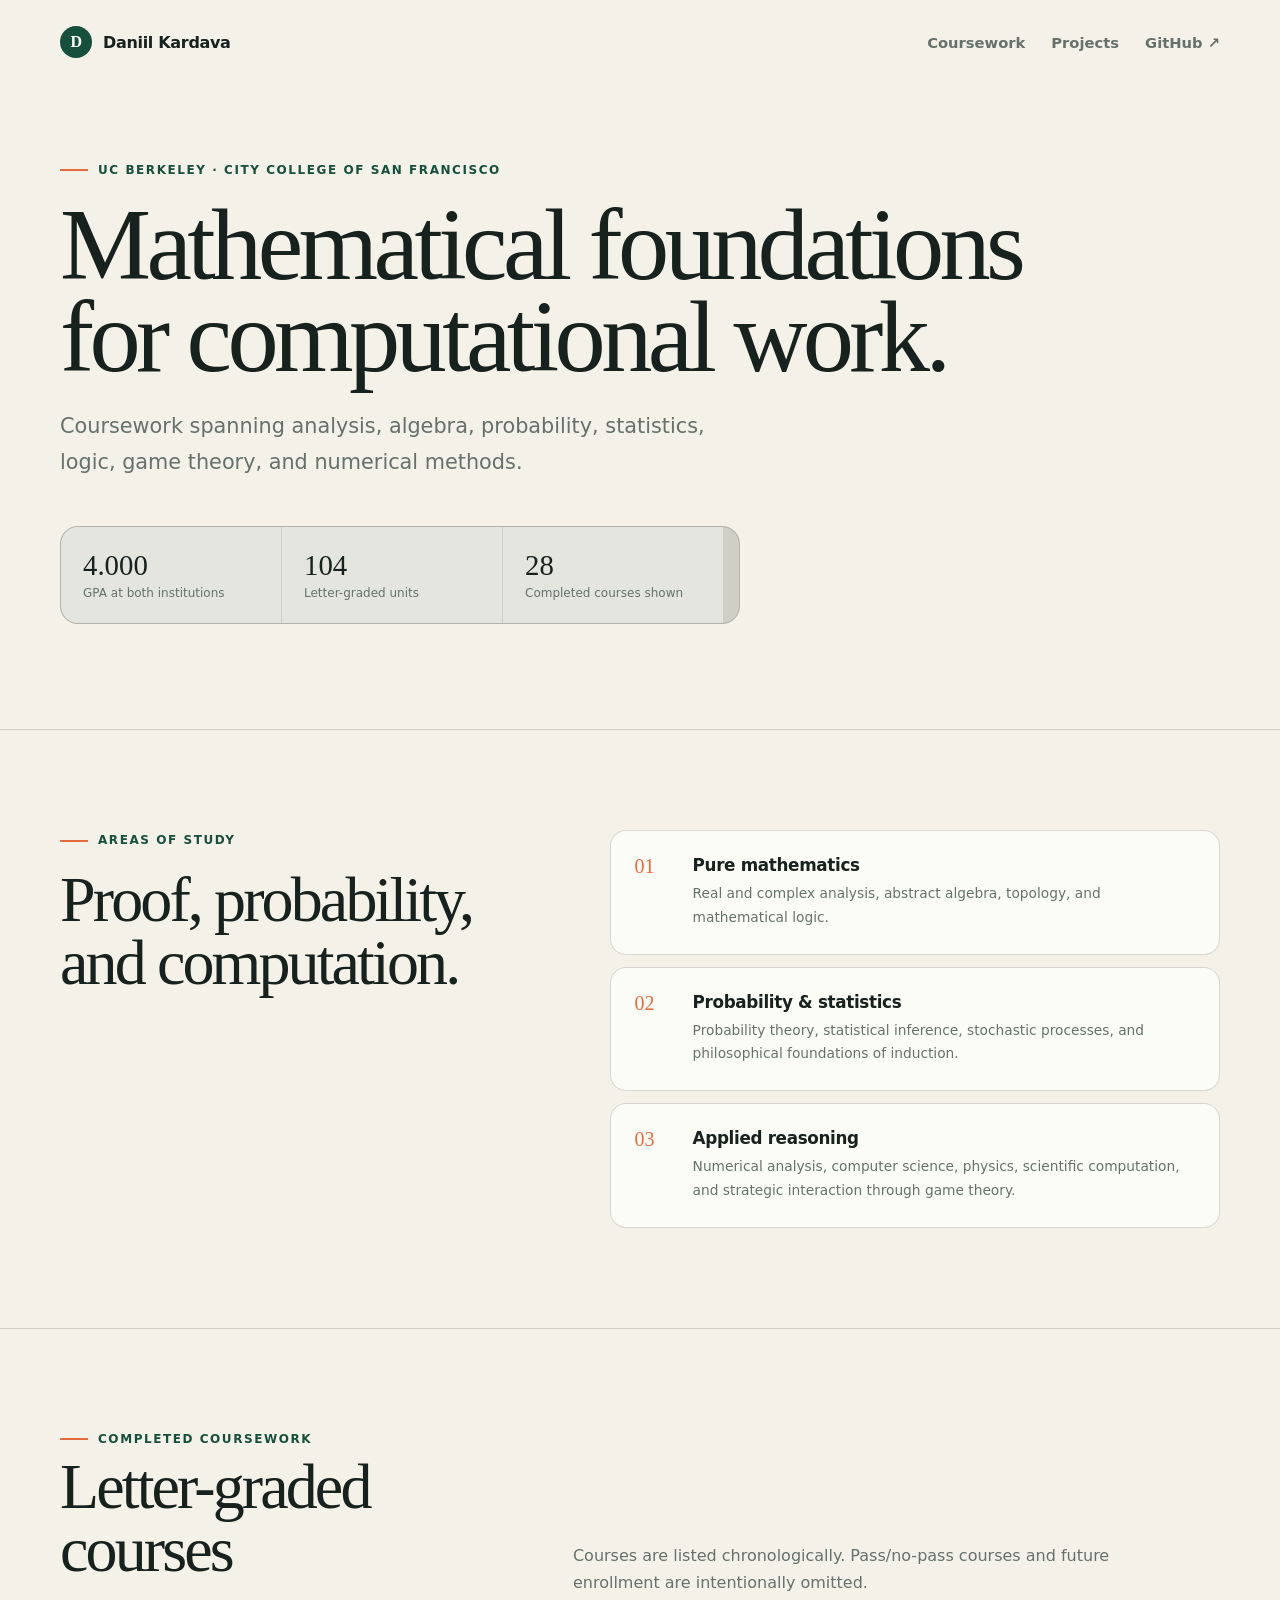
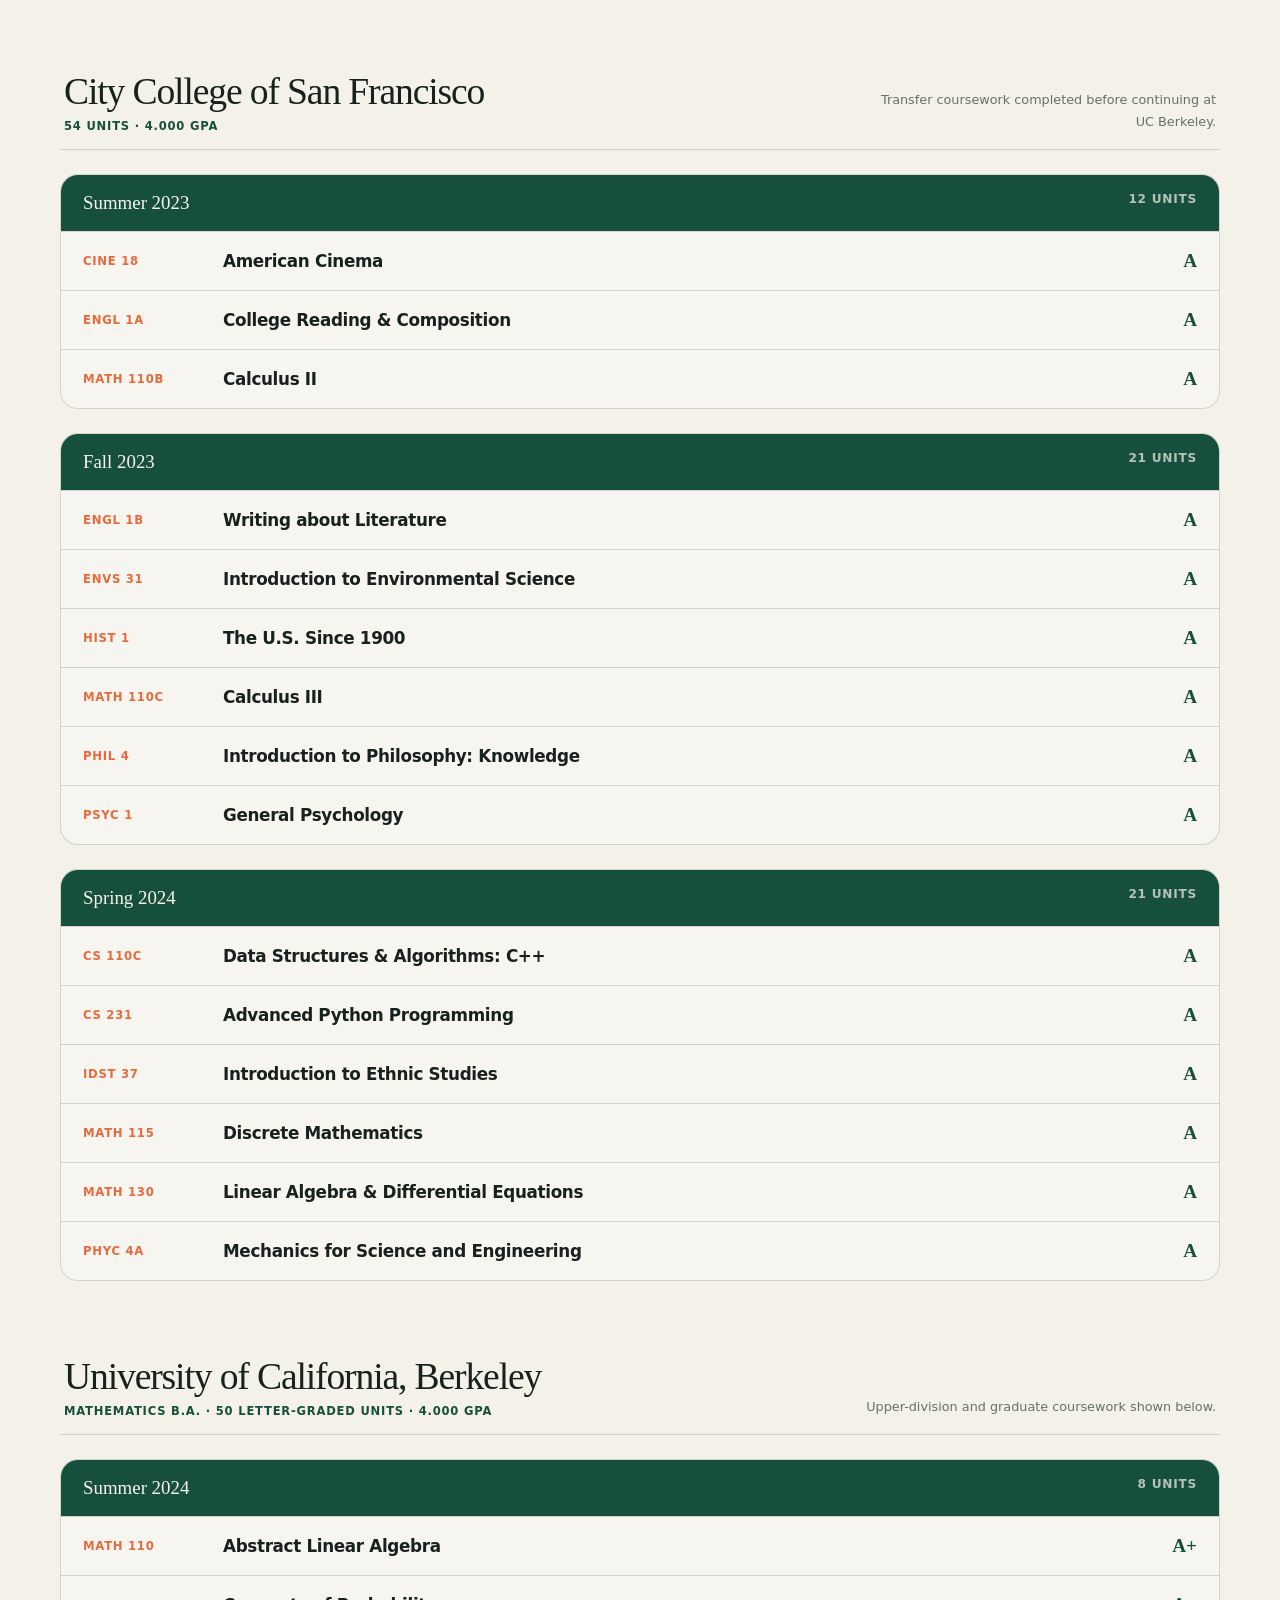
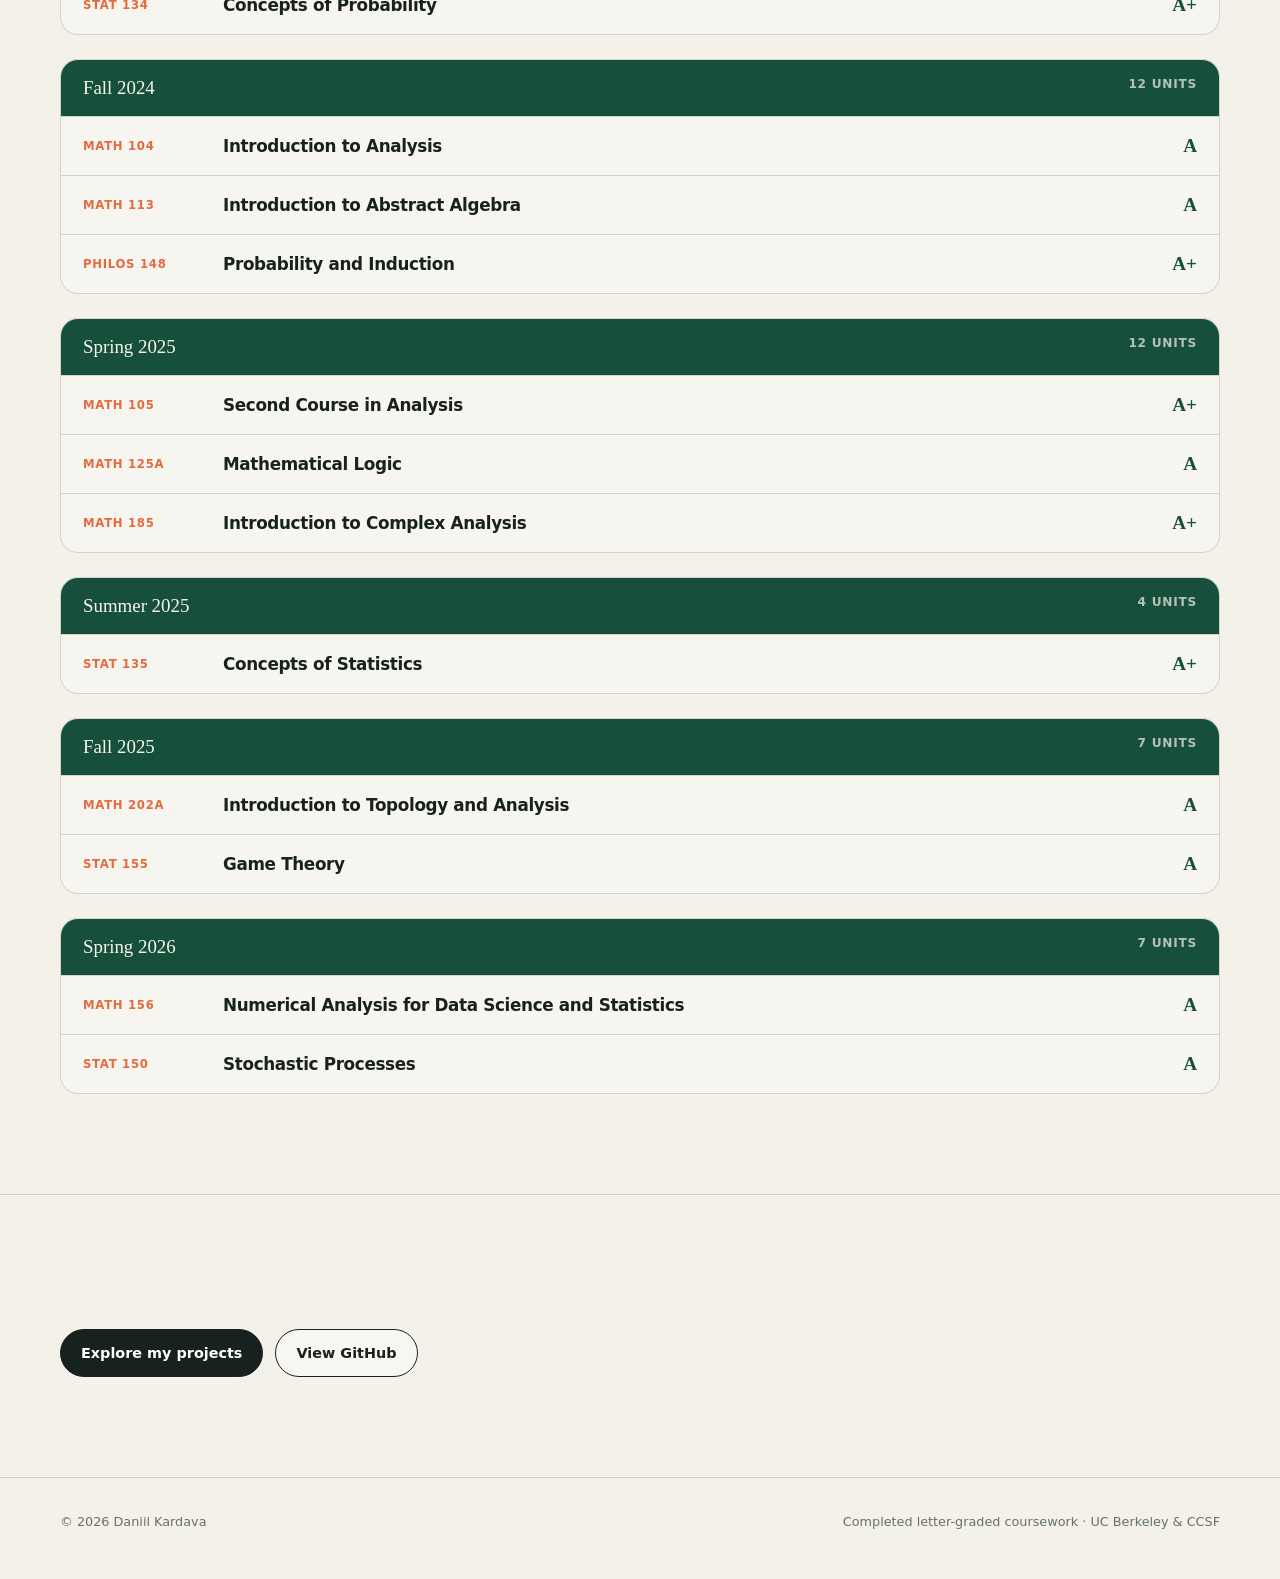
==== academics.html @ 8a8b3f76 "Add CCSF coursework to academics" ====
<!doctype html>
<html lang="en">
<head>
  <meta charset="utf-8">
  <meta name="viewport" content="width=device-width, initial-scale=1">
  <meta name="description" content="Completed letter-graded coursework at UC Berkeley and City College of San Francisco.">
  <title>Academics — Daniil Kardava</title>
  <link rel="stylesheet" href="assets/styles.css">
</head>
<body>
  <header class="site-header">
    <nav class="nav site-shell" aria-label="Primary navigation">
      <a class="brand" href="./"><span class="brand-mark">D</span><span>Daniil Kardava</span></a>
      <div class="nav-links">
        <a href="#coursework">Coursework</a>
        <a href="./#work">Projects</a>
        <a href="https://github.com/DaniilKardava">GitHub ↗</a>
      </div>
    </nav>
  </header>

  <main>
    <section class="academic-hero">
      <div class="site-shell">
        <p class="eyebrow">UC Berkeley · City College of San Francisco</p>
        <h1>Mathematical foundations for computational work.</h1>
        <p class="lede">Coursework spanning analysis, algebra, probability, statistics, logic, game theory, and numerical methods.</p>
        <div class="academic-stats" aria-label="Academic summary">
          <div><strong>4.000</strong><span>GPA at both institutions</span></div>
          <div><strong>104</strong><span>Letter-graded units</span></div>
          <div><strong>28</strong><span>Completed courses shown</span></div>
        </div>
      </div>
    </section>

    <section class="section">
      <div class="site-shell split">
        <div>
          <p class="eyebrow">Areas of study</p>
          <h2>Proof, probability, and computation.</h2>
        </div>
        <div class="academic-themes">
          <article><span>01</span><h3>Pure mathematics</h3><p>Real and complex analysis, abstract algebra, topology, and mathematical logic.</p></article>
          <article><span>02</span><h3>Probability & statistics</h3><p>Probability theory, statistical inference, stochastic processes, and philosophical foundations of induction.</p></article>
          <article><span>03</span><h3>Applied reasoning</h3><p>Numerical analysis, computer science, physics, scientific computation, and strategic interaction through game theory.</p></article>
        </div>
      </div>
    </section>

    <section class="section" id="coursework">
      <div class="site-shell">
        <div class="section-heading">
          <div><p class="eyebrow">Completed coursework</p><h2>Letter-graded courses</h2></div>
          <p>Courses are listed chronologically. Pass/no-pass courses and future enrollment are intentionally omitted.</p>
        </div>

        <div class="term-list">
          <div class="institution-heading">
            <div><span>City College of San Francisco</span><strong>54 units · 4.000 GPA</strong></div>
            <p>Transfer coursework completed before continuing at UC Berkeley.</p>
          </div>

          <section class="term">
            <header><span>Summer 2023</span><strong>12 units</strong></header>
            <div class="course-row"><span>CINE 18</span><h3>American Cinema</h3><strong>A</strong></div>
            <div class="course-row"><span>ENGL 1A</span><h3>College Reading &amp; Composition</h3><strong>A</strong></div>
            <div class="course-row"><span>MATH 110B</span><h3>Calculus II</h3><strong>A</strong></div>
          </section>

          <section class="term">
            <header><span>Fall 2023</span><strong>21 units</strong></header>
            <div class="course-row"><span>ENGL 1B</span><h3>Writing about Literature</h3><strong>A</strong></div>
            <div class="course-row"><span>ENVS 31</span><h3>Introduction to Environmental Science</h3><strong>A</strong></div>
            <div class="course-row"><span>HIST 1</span><h3>The U.S. Since 1900</h3><strong>A</strong></div>
            <div class="course-row"><span>MATH 110C</span><h3>Calculus III</h3><strong>A</strong></div>
            <div class="course-row"><span>PHIL 4</span><h3>Introduction to Philosophy: Knowledge</h3><strong>A</strong></div>
            <div class="course-row"><span>PSYC 1</span><h3>General Psychology</h3><strong>A</strong></div>
          </section>

          <section class="term">
            <header><span>Spring 2024</span><strong>21 units</strong></header>
            <div class="course-row"><span>CS 110C</span><h3>Data Structures &amp; Algorithms: C++</h3><strong>A</strong></div>
            <div class="course-row"><span>CS 231</span><h3>Advanced Python Programming</h3><strong>A</strong></div>
            <div class="course-row"><span>IDST 37</span><h3>Introduction to Ethnic Studies</h3><strong>A</strong></div>
            <div class="course-row"><span>MATH 115</span><h3>Discrete Mathematics</h3><strong>A</strong></div>
            <div class="course-row"><span>MATH 130</span><h3>Linear Algebra &amp; Differential Equations</h3><strong>A</strong></div>
            <div class="course-row"><span>PHYC 4A</span><h3>Mechanics for Science and Engineering</h3><strong>A</strong></div>
          </section>

          <div class="institution-heading berkeley-heading">
            <div><span>University of California, Berkeley</span><strong>Mathematics B.A. · 50 letter-graded units · 4.000 GPA</strong></div>
            <p>Upper-division and graduate coursework shown below.</p>
          </div>

          <section class="term">
            <header><span>Summer 2024</span><strong>8 units</strong></header>
            <div class="course-row"><span>MATH 110</span><h3>Abstract Linear Algebra</h3><strong>A+</strong></div>
            <div class="course-row"><span>STAT 134</span><h3>Concepts of Probability</h3><strong>A+</strong></div>
          </section>

          <section class="term">
            <header><span>Fall 2024</span><strong>12 units</strong></header>
            <div class="course-row"><span>MATH 104</span><h3>Introduction to Analysis</h3><strong>A</strong></div>
            <div class="course-row"><span>MATH 113</span><h3>Introduction to Abstract Algebra</h3><strong>A</strong></div>
            <div class="course-row"><span>PHILOS 148</span><h3>Probability and Induction</h3><strong>A+</strong></div>
          </section>

          <section class="term">
            <header><span>Spring 2025</span><strong>12 units</strong></header>
            <div class="course-row"><span>MATH 105</span><h3>Second Course in Analysis</h3><strong>A+</strong></div>
            <div class="course-row"><span>MATH 125A</span><h3>Mathematical Logic</h3><strong>A</strong></div>
            <div class="course-row"><span>MATH 185</span><h3>Introduction to Complex Analysis</h3><strong>A+</strong></div>
          </section>

          <section class="term">
            <header><span>Summer 2025</span><strong>4 units</strong></header>
            <div class="course-row"><span>STAT 135</span><h3>Concepts of Statistics</h3><strong>A+</strong></div>
          </section>

          <section class="term">
            <header><span>Fall 2025</span><strong>7 units</strong></header>
            <div class="course-row"><span>MATH 202A</span><h3>Introduction to Topology and Analysis</h3><strong>A</strong></div>
            <div class="course-row"><span>STAT 155</span><h3>Game Theory</h3><strong>A</strong></div>
          </section>

          <section class="term">
            <header><span>Spring 2026</span><strong>7 units</strong></header>
            <div class="course-row"><span>MATH 156</span><h3>Numerical Analysis for Data Science and Statistics</h3><strong>A</strong></div>
            <div class="course-row"><span>STAT 150</span><h3>Stochastic Processes</h3><strong>A</strong></div>
          </section>
        </div>
      </div>
    </section>

    <section class="section">
      <div class="site-shell">
        <div class="hero-actions">
          <a class="button primary" href="./#work">Explore my projects</a>
          <a class="button secondary" href="https://github.com/DaniilKardava">View GitHub</a>
        </div>
      </div>
    </section>
  </main>

  <footer class="footer">
    <div class="footer-inner site-shell">
      <span>© <span data-year></span> Daniil Kardava</span>
      <span>Completed letter-graded coursework · UC Berkeley &amp; CCSF</span>
    </div>
  </footer>
  <script src="assets/site.js"></script>
</body>
</html>
---- assets/styles.css ----
:root {
  --ink: #17211d;
  --muted: #66716b;
  --paper: #f4f1e8;
  --paper-deep: #e9e2d2;
  --card: rgba(255, 255, 252, 0.74);
  --line: rgba(23, 33, 29, 0.16);
  --green: #164f3c;
  --green-light: #dce9df;
  --orange: #e56b3f;
  --yellow: #efbd57;
  --shadow: 0 18px 50px rgba(42, 48, 43, 0.09);
  font-family: Inter, ui-sans-serif, system-ui, -apple-system, BlinkMacSystemFont, "Segoe UI", sans-serif;
  color: var(--ink);
  background: var(--paper);
  font-synthesis: none;
}

* { box-sizing: border-box; }
html { scroll-behavior: smooth; }
body { margin: 0; min-width: 320px; background: var(--paper); }
a { color: inherit; }
img, svg { display: block; max-width: 100%; }

.site-shell { width: min(1160px, calc(100% - 40px)); margin: 0 auto; }
.site-header { position: relative; z-index: 10; padding: 26px 0; }
.nav { display: flex; align-items: center; justify-content: space-between; gap: 24px; }
.brand { display: inline-flex; align-items: center; gap: 11px; text-decoration: none; font-weight: 760; letter-spacing: -0.02em; }
.brand-mark { width: 32px; height: 32px; display: grid; place-items: center; border-radius: 50%; color: #fff; background: var(--green); font-family: Georgia, serif; }
.nav-links { display: flex; align-items: center; gap: 26px; }
.nav-links a { color: var(--muted); font-size: .92rem; font-weight: 650; text-decoration: none; }
.nav-links a:hover, .nav-links a:focus-visible { color: var(--ink); }

.eyebrow { display: flex; align-items: center; gap: 10px; margin: 0 0 18px; color: var(--green); font-size: .75rem; font-weight: 800; letter-spacing: .13em; text-transform: uppercase; }
.eyebrow::before { content: ""; width: 28px; height: 2px; background: var(--orange); }
h1, h2, h3, p { margin-top: 0; }
h1, h2 { font-family: Georgia, "Times New Roman", serif; font-weight: 500; letter-spacing: -.045em; }
h1 { max-width: 900px; margin-bottom: 26px; font-size: clamp(3.6rem, 9vw, 7.6rem); line-height: .9; }
h2 { margin-bottom: 22px; font-size: clamp(2.4rem, 5vw, 4.2rem); line-height: .98; }
h3 { margin-bottom: 10px; font-size: 1.05rem; letter-spacing: -.02em; }
p { color: var(--muted); line-height: 1.72; }
.lede { max-width: 680px; font-size: clamp(1.08rem, 2vw, 1.3rem); }
.hero { position: relative; padding: 100px 0 130px; overflow: hidden; }
.hero::after { content: ""; position: absolute; top: 4%; right: -7%; width: min(38vw, 520px); aspect-ratio: 1; border: 1px solid var(--line); border-radius: 50%; box-shadow: inset 0 0 0 70px var(--paper), inset 0 0 0 71px var(--line), inset 0 0 0 145px var(--paper), inset 0 0 0 146px var(--line); pointer-events: none; }
.hero-actions { display: flex; flex-wrap: wrap; gap: 12px; margin-top: 34px; }
.button { display: inline-flex; align-items: center; justify-content: center; min-height: 48px; padding: 0 20px; border: 1px solid var(--ink); border-radius: 999px; font-size: .9rem; font-weight: 750; text-decoration: none; transition: transform .18s ease, background .18s ease; }
.button:hover { transform: translateY(-2px); }
.button.primary { color: #fff; background: var(--ink); }
.button.secondary { background: rgba(255,255,255,.35); }

.section { padding: 100px 0; border-top: 1px solid var(--line); }
.section-heading { display: grid; grid-template-columns: minmax(0, .7fr) minmax(320px, 1fr); gap: 60px; align-items: end; margin-bottom: 54px; }
.section-heading p { max-width: 580px; margin-bottom: 7px; }
.project-grid { display: grid; grid-template-columns: 1.65fr 1fr; gap: 20px; }
.project-card { position: relative; min-height: 420px; padding: 38px; overflow: hidden; border: 1px solid var(--line); border-radius: 26px; background: var(--card); box-shadow: var(--shadow); text-decoration: none; }
.project-card h3 { max-width: 520px; margin: 140px 0 12px; font-family: Georgia, serif; font-size: clamp(2rem, 4vw, 3.5rem); font-weight: 500; }
.project-card p { max-width: 540px; }
.project-card.placeholder { background: transparent; box-shadow: none; border-style: dashed; }
.project-card.placeholder h3 { margin-top: 190px; color: var(--muted); }
.project-number { color: var(--green); font-size: .75rem; font-weight: 800; letter-spacing: .12em; }
.mini-board { position: absolute; top: 36px; right: 38px; display: grid; grid-template-columns: repeat(6, 18px); gap: 4px; transform: rotate(4deg); }
.mini-board span { width: 18px; height: 18px; border-radius: 3px; background: var(--green-light); }
.mini-board span:nth-child(6n + 2), .mini-board span:nth-child(6n + 3), .mini-board span:nth-child(13), .mini-board span:nth-child(19) { background: var(--orange); }
.arrow { position: absolute; right: 36px; bottom: 34px; display: grid; width: 46px; height: 46px; place-items: center; border: 1px solid var(--line); border-radius: 50%; font-size: 1.25rem; }
.brownian-card { background: var(--green); color: #f8f5e9; }
.brownian-card .project-number, .brownian-card p { color: rgba(248,245,233,.68); }
.brownian-card h3 { margin-top: 140px; font-size: clamp(1.8rem, 3vw, 2.8rem); }
.brownian-card .arrow { border-color: rgba(248,245,233,.24); }
.signal-orbit { position: absolute; top: 36px; right: 38px; width: 122px; height: 122px; border: 1px solid rgba(248,245,233,.2); border-radius: 50%; }
.signal-orbit::before, .signal-orbit::after { content: ""; position: absolute; inset: 20px; border: 1px solid rgba(248,245,233,.22); border-radius: 50%; }
.signal-orbit::after { inset: 42px; background: var(--orange); border: 0; box-shadow: 0 0 34px rgba(229,107,63,.65); }
.signal-orbit span { position: absolute; width: 7px; height: 7px; border-radius: 50%; background: var(--yellow); }
.signal-orbit span:nth-child(1) { top: 8px; left: 55px; }
.signal-orbit span:nth-child(2) { right: 15px; bottom: 24px; }
.signal-orbit span:nth-child(3) { left: 23px; bottom: 14px; }
.rl-card { grid-column: 1 / -1; min-height: 360px; background: #efe6d3; }
.rl-card h3 { max-width: 690px; margin-top: 112px; }
.tile-stack { position: absolute; top: 34px; right: 38px; display: grid; grid-template-columns: repeat(2, 52px); gap: 6px; transform: rotate(3deg); }
.tile-stack span { display: grid; width: 52px; height: 52px; place-items: center; border-radius: 8px; color: #fff; background: var(--orange); font-family: Georgia, serif; font-size: 1.05rem; font-weight: 700; }
.tile-stack span:nth-child(2) { background: #cf8d51; }
.tile-stack span:nth-child(3) { background: var(--yellow); color: var(--ink); }
.tile-stack span:nth-child(4) { background: var(--green); }

.project-hero { padding: 76px 0 90px; }
.project-hero h1 { max-width: 1040px; font-size: clamp(3.5rem, 8vw, 7rem); }
.academic-hero { padding: 76px 0 105px; }
.academic-hero h1 { max-width: 1050px; font-size: clamp(3.5rem, 8vw, 7rem); }
.academic-stats { display: grid; grid-template-columns: repeat(3, minmax(150px, 220px)); gap: 1px; max-width: 680px; margin-top: 46px; overflow: hidden; border: 1px solid var(--line); border-radius: 18px; background: var(--line); }
.academic-stats div { padding: 22px; background: rgba(255,255,255,.45); }
.academic-stats strong { display: block; font-family: Georgia, serif; font-size: 1.8rem; font-weight: 500; }
.academic-stats span { color: var(--muted); font-size: .75rem; }
.academic-themes { display: grid; gap: 12px; }
.academic-themes article { display: grid; grid-template-columns: 42px 1fr; column-gap: 16px; padding: 24px; border: 1px solid var(--line); border-radius: 16px; background: var(--card); }
.academic-themes article > span { grid-row: 1 / 3; color: var(--orange); font-family: Georgia, serif; font-size: 1.25rem; }
.academic-themes h3 { margin: 0 0 7px; }
.academic-themes p { margin: 0; font-size: .86rem; }
.term-list { display: grid; gap: 24px; }
.institution-heading { display: flex; justify-content: space-between; gap: 32px; align-items: end; margin-top: 12px; padding: 0 4px 16px; border-bottom: 1px solid var(--line); }
.institution-heading.berkeley-heading { margin-top: 50px; }
.institution-heading div { display: grid; gap: 6px; }
.institution-heading span { font-family: Georgia, serif; font-size: clamp(1.55rem, 3vw, 2.35rem); letter-spacing: -.03em; }
.institution-heading strong { color: var(--green); font-size: .72rem; letter-spacing: .07em; text-transform: uppercase; }
.institution-heading p { max-width: 350px; margin: 0; font-size: .8rem; text-align: right; }
.term { overflow: hidden; border: 1px solid var(--line); border-radius: 18px; background: rgba(255,255,255,.3); }
.term > header { display: flex; justify-content: space-between; gap: 20px; padding: 17px 22px; color: #f8f5e9; background: var(--green); }
.term > header span { font-family: Georgia, serif; font-size: 1.18rem; }
.term > header strong { color: rgba(248,245,233,.7); font-size: .76rem; letter-spacing: .06em; text-transform: uppercase; }
.course-row { display: grid; grid-template-columns: 120px 1fr 48px; gap: 20px; align-items: center; padding: 18px 22px; border-top: 1px solid var(--line); }
.course-row > span { color: var(--orange); font-size: .73rem; font-weight: 800; letter-spacing: .06em; }
.course-row h3 { margin: 0; font-weight: 650; }
.course-row > strong { justify-self: end; color: var(--green); font-family: Georgia, serif; font-size: 1.2rem; }
.project-meta { display: flex; flex-wrap: wrap; gap: 10px; margin: 34px 0 0; padding: 0; list-style: none; }
.project-meta li { padding: 8px 13px; border: 1px solid var(--line); border-radius: 999px; color: var(--muted); font-size: .78rem; font-weight: 700; }
.status-note { display: grid; grid-template-columns: auto 1fr; gap: 15px; max-width: 760px; margin-top: 38px; padding: 18px 20px; border-left: 3px solid var(--yellow); background: rgba(239,189,87,.12); }
.status-note strong { color: var(--ink); }
.status-dot { width: 10px; height: 10px; margin-top: 7px; border-radius: 50%; background: var(--yellow); box-shadow: 0 0 0 5px rgba(239,189,87,.18); }
.status-note p { margin: 0; font-size: .91rem; }

.metric-grid { display: grid; grid-template-columns: repeat(4, 1fr); border: 1px solid var(--line); border-radius: 22px; overflow: hidden; background: var(--card); }
.metric { padding: 28px; border-right: 1px solid var(--line); }
.metric:last-child { border-right: 0; }
.metric strong { display: block; margin-bottom: 5px; font-family: Georgia, serif; font-size: 2rem; font-weight: 500; }
.metric span { color: var(--muted); font-size: .78rem; line-height: 1.45; }
.split { display: grid; grid-template-columns: .88fr 1.12fr; gap: 70px; align-items: start; }
.body-copy p { max-width: 610px; }
.body-copy p + p { margin-top: 20px; }
.paper-links { display: grid; gap: 10px; margin-top: 30px; }
.paper-links a { display: grid; gap: 4px; padding: 16px 18px; border: 1px solid var(--line); border-radius: 14px; background: rgba(255,255,255,.3); text-decoration: none; transition: transform .18s ease, background .18s ease; }
.paper-links a:hover { transform: translateY(-2px); background: rgba(255,255,255,.55); }
.paper-links span { color: var(--orange); font-size: .68rem; font-weight: 800; letter-spacing: .09em; text-transform: uppercase; }
.paper-links strong { font-family: Georgia, serif; font-size: 1rem; font-weight: 500; }
.formula span { color: var(--muted); font-family: Inter, sans-serif; font-size: .7em; font-weight: 650; letter-spacing: .02em; }
.project-tracks { background: rgba(255,255,255,.18); }
.track-grid { display: grid; grid-template-columns: 1fr 1fr; gap: 16px; }
.track-card { min-height: 290px; padding: 34px; border: 1px solid var(--line); border-radius: 22px; background: var(--card); text-decoration: none; box-shadow: var(--shadow); transition: transform .18s ease; }
.track-card:hover { transform: translateY(-3px); }
.track-card.active { color: #f8f5e9; background: var(--green); }
.track-card > span { color: var(--orange); font-size: .72rem; font-weight: 800; letter-spacing: .1em; text-transform: uppercase; }
.track-card h3 { margin: 92px 0 12px; font-family: Georgia, serif; font-size: clamp(1.8rem, 3vw, 2.8rem); font-weight: 500; }
.track-card p { max-width: 470px; margin: 0; }
.track-card.active p { color: rgba(248,245,233,.7); }
.theory-placeholder { display: grid; grid-template-columns: .88fr 1.12fr; gap: 70px; padding: 52px; border: 1px dashed var(--line); border-radius: 24px; background: rgba(255,255,255,.2); }
.theory-placeholder p { max-width: 600px; }
.coming-soon { display: inline-block; margin-top: 16px; padding: 9px 13px; border-radius: 999px; color: var(--green); background: var(--green-light); font-size: .74rem; font-weight: 750; }
.formula { margin: 25px 0; padding: 22px 24px; border: 1px solid var(--line); border-radius: 14px; color: var(--green); background: rgba(255,255,255,.35); font-family: Georgia, serif; font-size: clamp(1.15rem, 2.4vw, 1.6rem); text-align: center; overflow-x: auto; }
.architecture { display: grid; gap: 10px; }
.arch-row { display: grid; grid-template-columns: 86px 1fr; gap: 18px; align-items: start; padding: 19px 0; border-bottom: 1px solid var(--line); }
.arch-row span { color: var(--orange); font-size: .72rem; font-weight: 800; letter-spacing: .09em; text-transform: uppercase; }
.arch-row p { margin: 0; font-size: .93rem; }

.chart-card { padding: 30px; border: 1px solid var(--line); border-radius: 22px; background: #fbfaf5; box-shadow: var(--shadow); }
.chart-header { display: flex; justify-content: space-between; gap: 20px; margin-bottom: 24px; }
.chart-header p { margin: 0; font-size: .8rem; }
.chart-legends { display: flex; gap: 16px; }
.chart-legend { display: flex; align-items: center; gap: 7px; white-space: nowrap; }
.chart-legend::before { content: ""; width: 18px; height: 3px; background: var(--orange); }
.chart-legend.sampled::before { width: 9px; height: 9px; border-radius: 50%; background: var(--green); }
.chart { width: 100%; height: auto; }
.chart text { fill: var(--muted); font-family: Inter, sans-serif; font-size: 11px; }
.chart .grid { stroke: rgba(23,33,29,.11); stroke-width: 1; }
.chart .curve { fill: none; stroke: var(--orange); stroke-linecap: round; stroke-linejoin: round; stroke-width: 4; }
.chart .area { fill: url(#area-fill); }
.caption { margin: 17px 0 0; font-size: .78rem; }
.animation-frame { margin: 0 0 26px; padding: 14px; border: 1px solid var(--line); border-radius: 22px; background: #fbfaf5; box-shadow: var(--shadow); }
.animation-frame img, .animation-frame video { width: 100%; border-radius: 12px; background: #111; }
.animation-frame figcaption { padding: 15px 8px 5px; color: var(--muted); font-size: .8rem; line-height: 1.6; }
.animation-frame figcaption strong { color: var(--ink); }
.rl-results { display: grid; grid-template-columns: 1.35fr .65fr; gap: 20px; align-items: start; }
.rl-results .animation-frame { margin: 0; }
.rl-board img { aspect-ratio: 1; object-fit: cover; }
.precision-card { padding: 34px; border: 1px solid var(--line); border-radius: 22px; background: #fbfaf5; box-shadow: var(--shadow); }
.precision-head { display: flex; justify-content: space-between; gap: 20px; }
.precision-head p { margin: 0; font-size: .82rem; }
.precision-head > span { color: var(--muted); font-size: .75rem; font-weight: 750; text-transform: uppercase; letter-spacing: .08em; }
.precision-axis { margin: 58px 0 42px; }
.precision-track { position: relative; height: 8px; border-radius: 999px; background: var(--paper-deep); }
.precision-track::before { content: "double precision neighborhood"; position: absolute; right: 6%; bottom: 18px; color: var(--muted); font-size: .68rem; }
.precision-fill { position: absolute; inset: 0; border-radius: inherit; background: linear-gradient(90deg, var(--green), var(--yellow), var(--orange)); }
.precision-fill::before, .precision-fill::after { content: ""; position: absolute; top: 50%; width: 14px; height: 14px; border: 3px solid #fbfaf5; border-radius: 50%; background: var(--green); transform: translateY(-50%); }
.precision-fill::before { left: 0; }
.precision-fill::after { right: 0; background: var(--orange); }
.precision-labels { display: flex; justify-content: space-between; margin-top: 14px; font-family: Georgia, serif; font-size: 1.1rem; }
.evidence-grid { display: grid; grid-template-columns: repeat(3, 1fr); border-top: 1px solid var(--line); border-bottom: 1px solid var(--line); }
.evidence-grid article { padding: 26px; border-right: 1px solid var(--line); }
.evidence-grid article:last-child { border-right: 0; }
.evidence-grid strong { display: block; margin-bottom: 8px; color: var(--green); font-family: Georgia, serif; font-size: 1.55rem; font-weight: 500; }
.evidence-grid span { color: var(--muted); font-size: .78rem; line-height: 1.5; }

.roadmap { counter-reset: roadmap; display: grid; grid-template-columns: repeat(3, 1fr); gap: 14px; }
.roadmap article { counter-increment: roadmap; min-height: 250px; padding: 28px; border: 1px solid var(--line); border-radius: 18px; background: var(--card); }
.roadmap article::before { content: "0" counter(roadmap); display: block; margin-bottom: 72px; color: var(--orange); font-family: Georgia, serif; font-size: 1.5rem; }
.roadmap p { margin: 0; font-size: .88rem; }
.footer { padding: 36px 0 50px; border-top: 1px solid var(--line); }
.footer-inner { display: flex; justify-content: space-between; gap: 20px; color: var(--muted); font-size: .8rem; }

@media (max-width: 800px) {
  .site-shell { width: min(100% - 26px, 1160px); }
  .nav-links a:not(:last-child) { display: none; }
  .hero { padding: 70px 0 95px; }
  .hero::after { opacity: .45; right: -25%; }
  .section { padding: 74px 0; }
  .section-heading, .split { grid-template-columns: 1fr; gap: 24px; }
  .project-grid, .roadmap, .track-grid, .theory-placeholder, .rl-results { grid-template-columns: 1fr; }
  .rl-card { grid-column: auto; }
  .theory-placeholder { gap: 18px; padding: 28px; }
  .project-card { min-height: 360px; padding: 28px; }
  .project-card.placeholder { min-height: 250px; }
  .project-card.placeholder h3 { margin-top: 100px; }
  .chart-header { display: block; }
  .chart-legends { margin-top: 14px; }
  .metric-grid { grid-template-columns: 1fr 1fr; }
  .academic-stats { grid-template-columns: 1fr; max-width: none; }
  .course-row { grid-template-columns: 90px 1fr 38px; gap: 10px; padding: 16px; }
  .course-row h3 { font-size: .95rem; }
  .institution-heading { display: block; }
  .institution-heading p { margin-top: 10px; text-align: left; }
  .metric:nth-child(2) { border-right: 0; }
  .metric:nth-child(-n+2) { border-bottom: 1px solid var(--line); }
  .roadmap article { min-height: 210px; }
  .roadmap article::before { margin-bottom: 42px; }
  .precision-head { display: block; }
  .precision-head > span { display: block; margin-top: 12px; }
  .evidence-grid { grid-template-columns: 1fr; }
  .evidence-grid article { border-right: 0; border-bottom: 1px solid var(--line); }
  .evidence-grid article:last-child { border-bottom: 0; }
}

@media (prefers-reduced-motion: reduce) {
  html { scroll-behavior: auto; }
  .button { transition: none; }
}
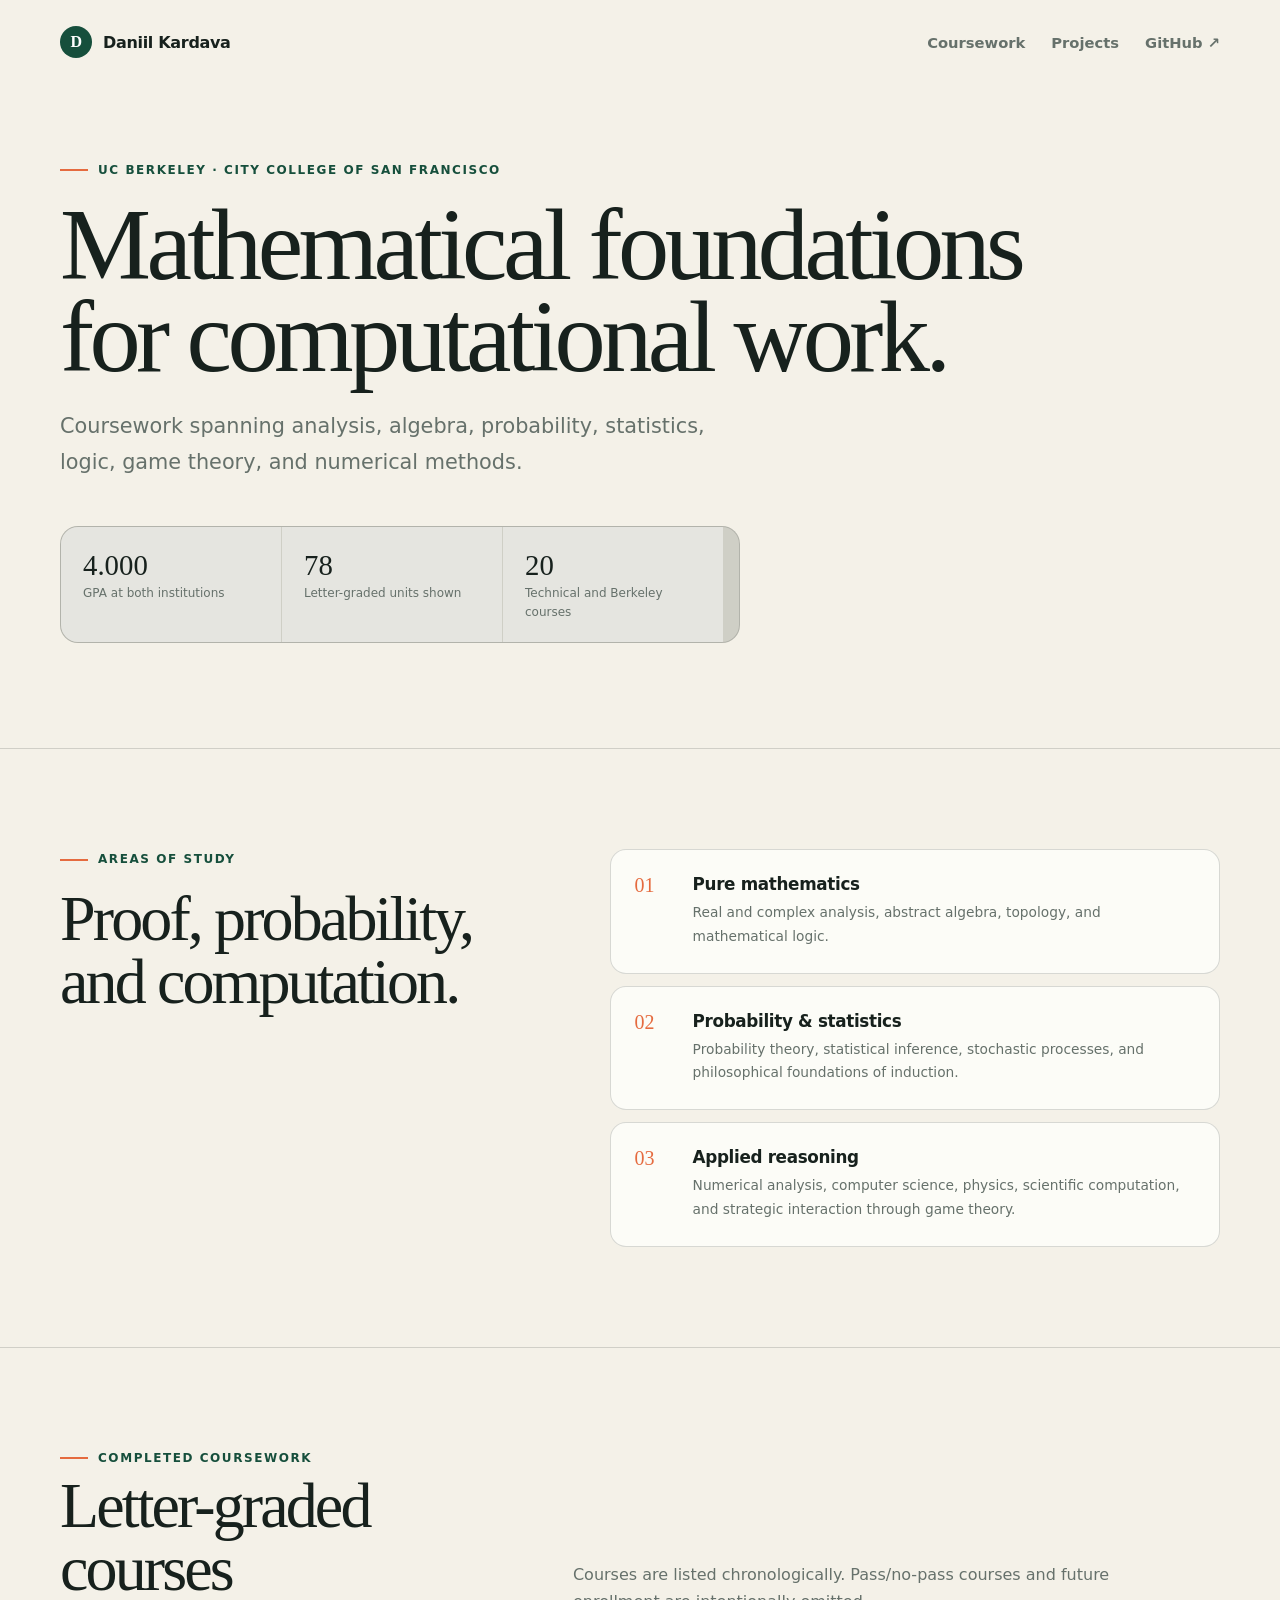
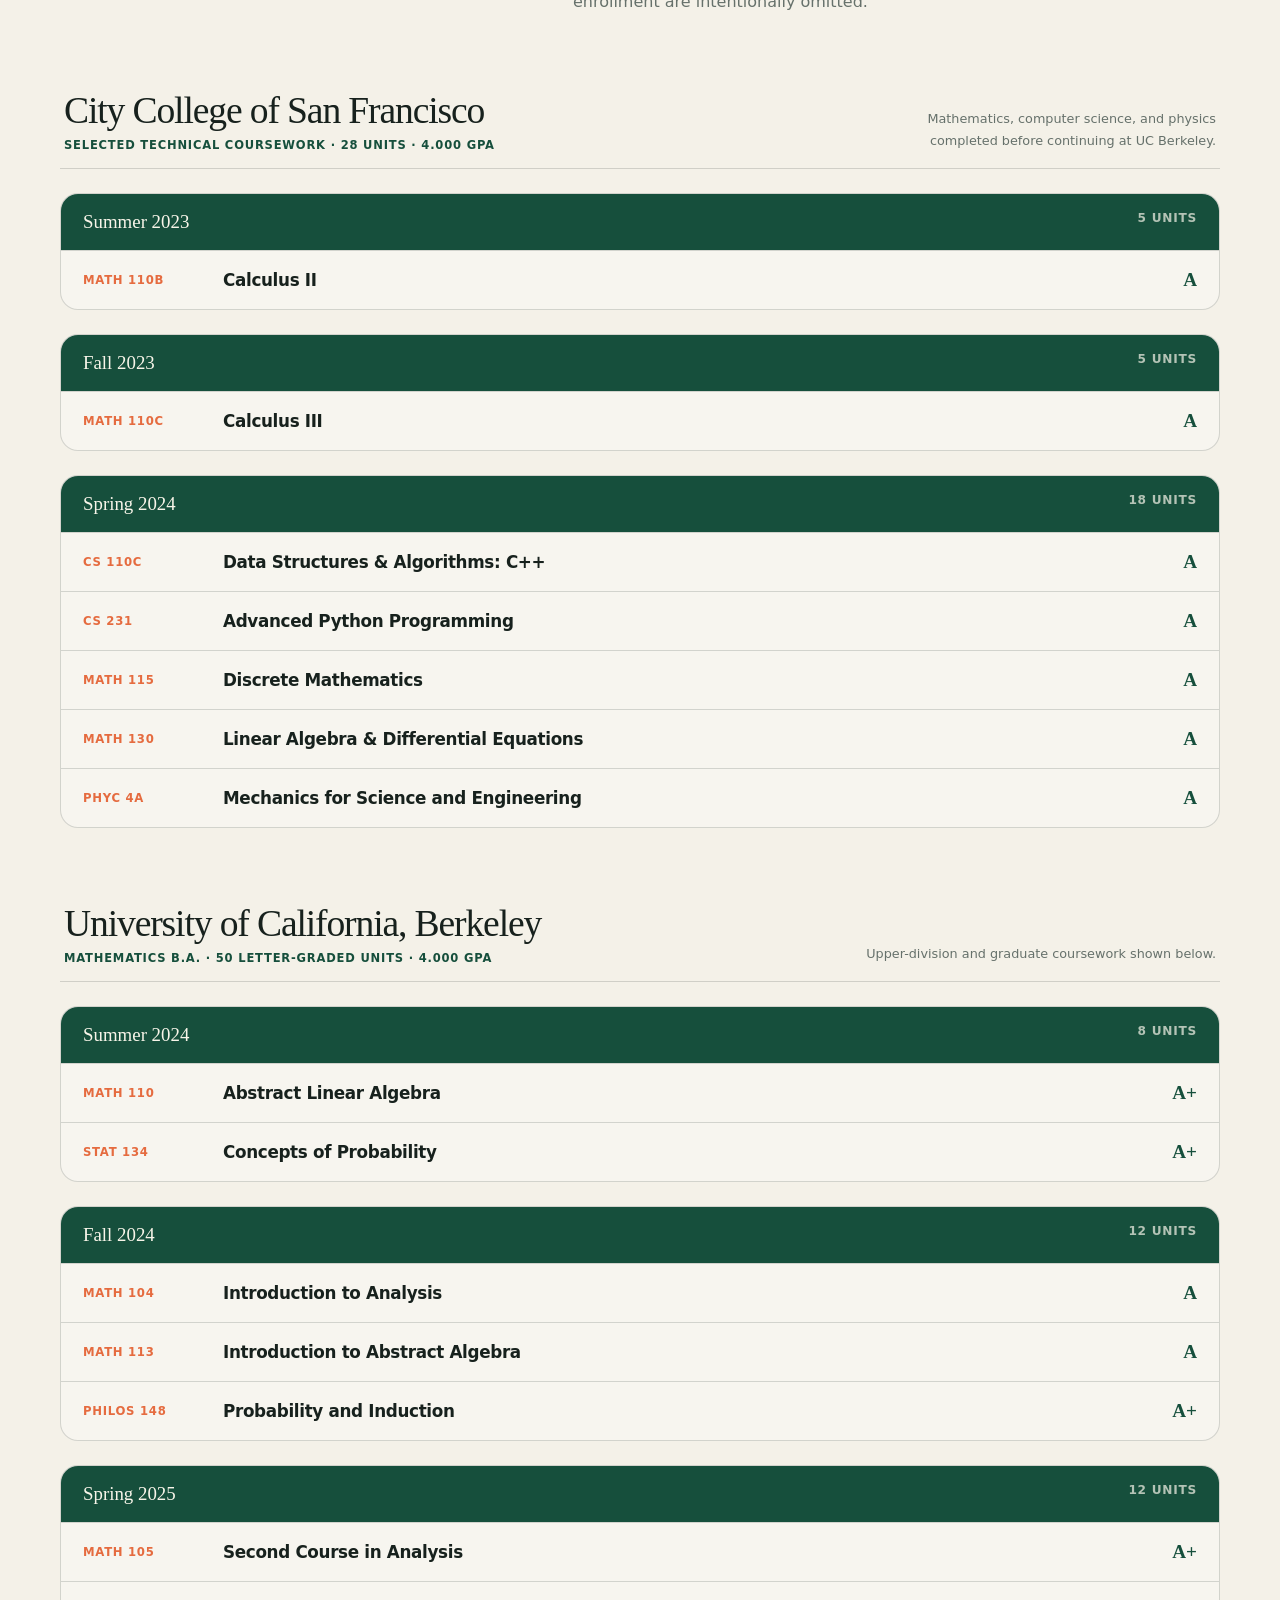
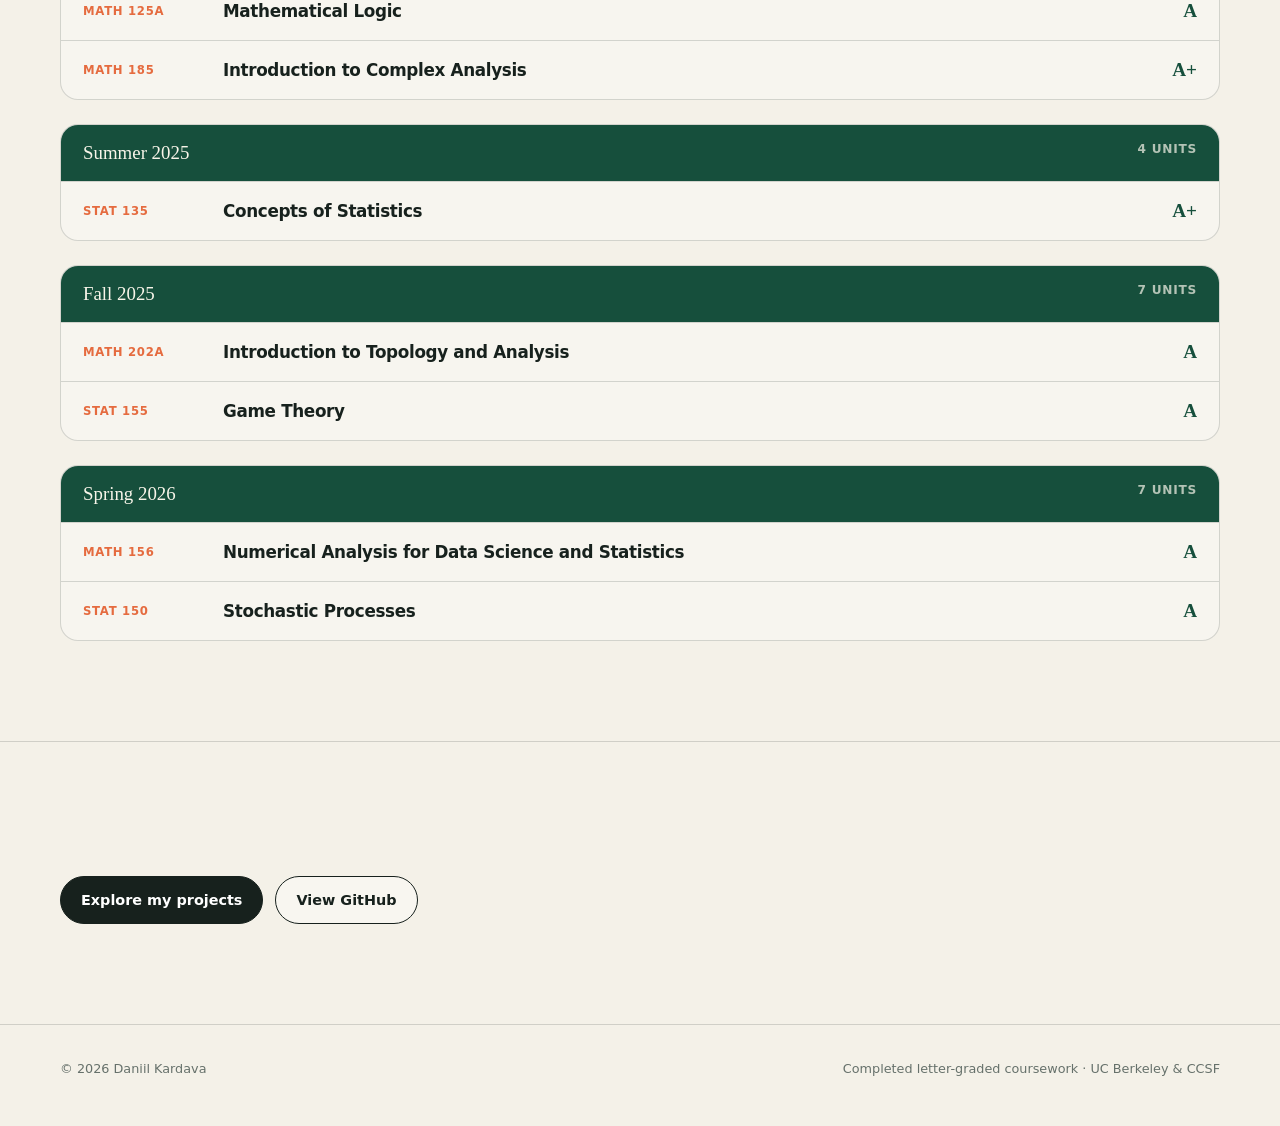
==== commit 6d714940: "Limit CCSF coursework to technical courses" ====
--- a/academics.html
+++ b/academics.html
@@ -27,8 +27,8 @@
         <p class="lede">Coursework spanning analysis, algebra, probability, statistics, logic, game theory, and numerical methods.</p>
         <div class="academic-stats" aria-label="Academic summary">
           <div><strong>4.000</strong><span>GPA at both institutions</span></div>
-          <div><strong>104</strong><span>Letter-graded units</span></div>
-          <div><strong>28</strong><span>Completed courses shown</span></div>
+          <div><strong>78</strong><span>Letter-graded units shown</span></div>
+          <div><strong>20</strong><span>Technical and Berkeley courses</span></div>
         </div>
       </div>
     </section>
@@ -56,32 +56,24 @@
 
         <div class="term-list">
           <div class="institution-heading">
-            <div><span>City College of San Francisco</span><strong>54 units · 4.000 GPA</strong></div>
-            <p>Transfer coursework completed before continuing at UC Berkeley.</p>
+            <div><span>City College of San Francisco</span><strong>Selected technical coursework · 28 units · 4.000 GPA</strong></div>
+            <p>Mathematics, computer science, and physics completed before continuing at UC Berkeley.</p>
           </div>
 
           <section class="term">
-            <header><span>Summer 2023</span><strong>12 units</strong></header>
-            <div class="course-row"><span>CINE 18</span><h3>American Cinema</h3><strong>A</strong></div>
-            <div class="course-row"><span>ENGL 1A</span><h3>College Reading &amp; Composition</h3><strong>A</strong></div>
+            <header><span>Summer 2023</span><strong>5 units</strong></header>
             <div class="course-row"><span>MATH 110B</span><h3>Calculus II</h3><strong>A</strong></div>
           </section>
 
           <section class="term">
-            <header><span>Fall 2023</span><strong>21 units</strong></header>
-            <div class="course-row"><span>ENGL 1B</span><h3>Writing about Literature</h3><strong>A</strong></div>
-            <div class="course-row"><span>ENVS 31</span><h3>Introduction to Environmental Science</h3><strong>A</strong></div>
-            <div class="course-row"><span>HIST 1</span><h3>The U.S. Since 1900</h3><strong>A</strong></div>
+            <header><span>Fall 2023</span><strong>5 units</strong></header>
             <div class="course-row"><span>MATH 110C</span><h3>Calculus III</h3><strong>A</strong></div>
-            <div class="course-row"><span>PHIL 4</span><h3>Introduction to Philosophy: Knowledge</h3><strong>A</strong></div>
-            <div class="course-row"><span>PSYC 1</span><h3>General Psychology</h3><strong>A</strong></div>
           </section>
 
           <section class="term">
-            <header><span>Spring 2024</span><strong>21 units</strong></header>
+            <header><span>Spring 2024</span><strong>18 units</strong></header>
             <div class="course-row"><span>CS 110C</span><h3>Data Structures &amp; Algorithms: C++</h3><strong>A</strong></div>
             <div class="course-row"><span>CS 231</span><h3>Advanced Python Programming</h3><strong>A</strong></div>
-            <div class="course-row"><span>IDST 37</span><h3>Introduction to Ethnic Studies</h3><strong>A</strong></div>
             <div class="course-row"><span>MATH 115</span><h3>Discrete Mathematics</h3><strong>A</strong></div>
             <div class="course-row"><span>MATH 130</span><h3>Linear Algebra &amp; Differential Equations</h3><strong>A</strong></div>
             <div class="course-row"><span>PHYC 4A</span><h3>Mechanics for Science and Engineering</h3><strong>A</strong></div>
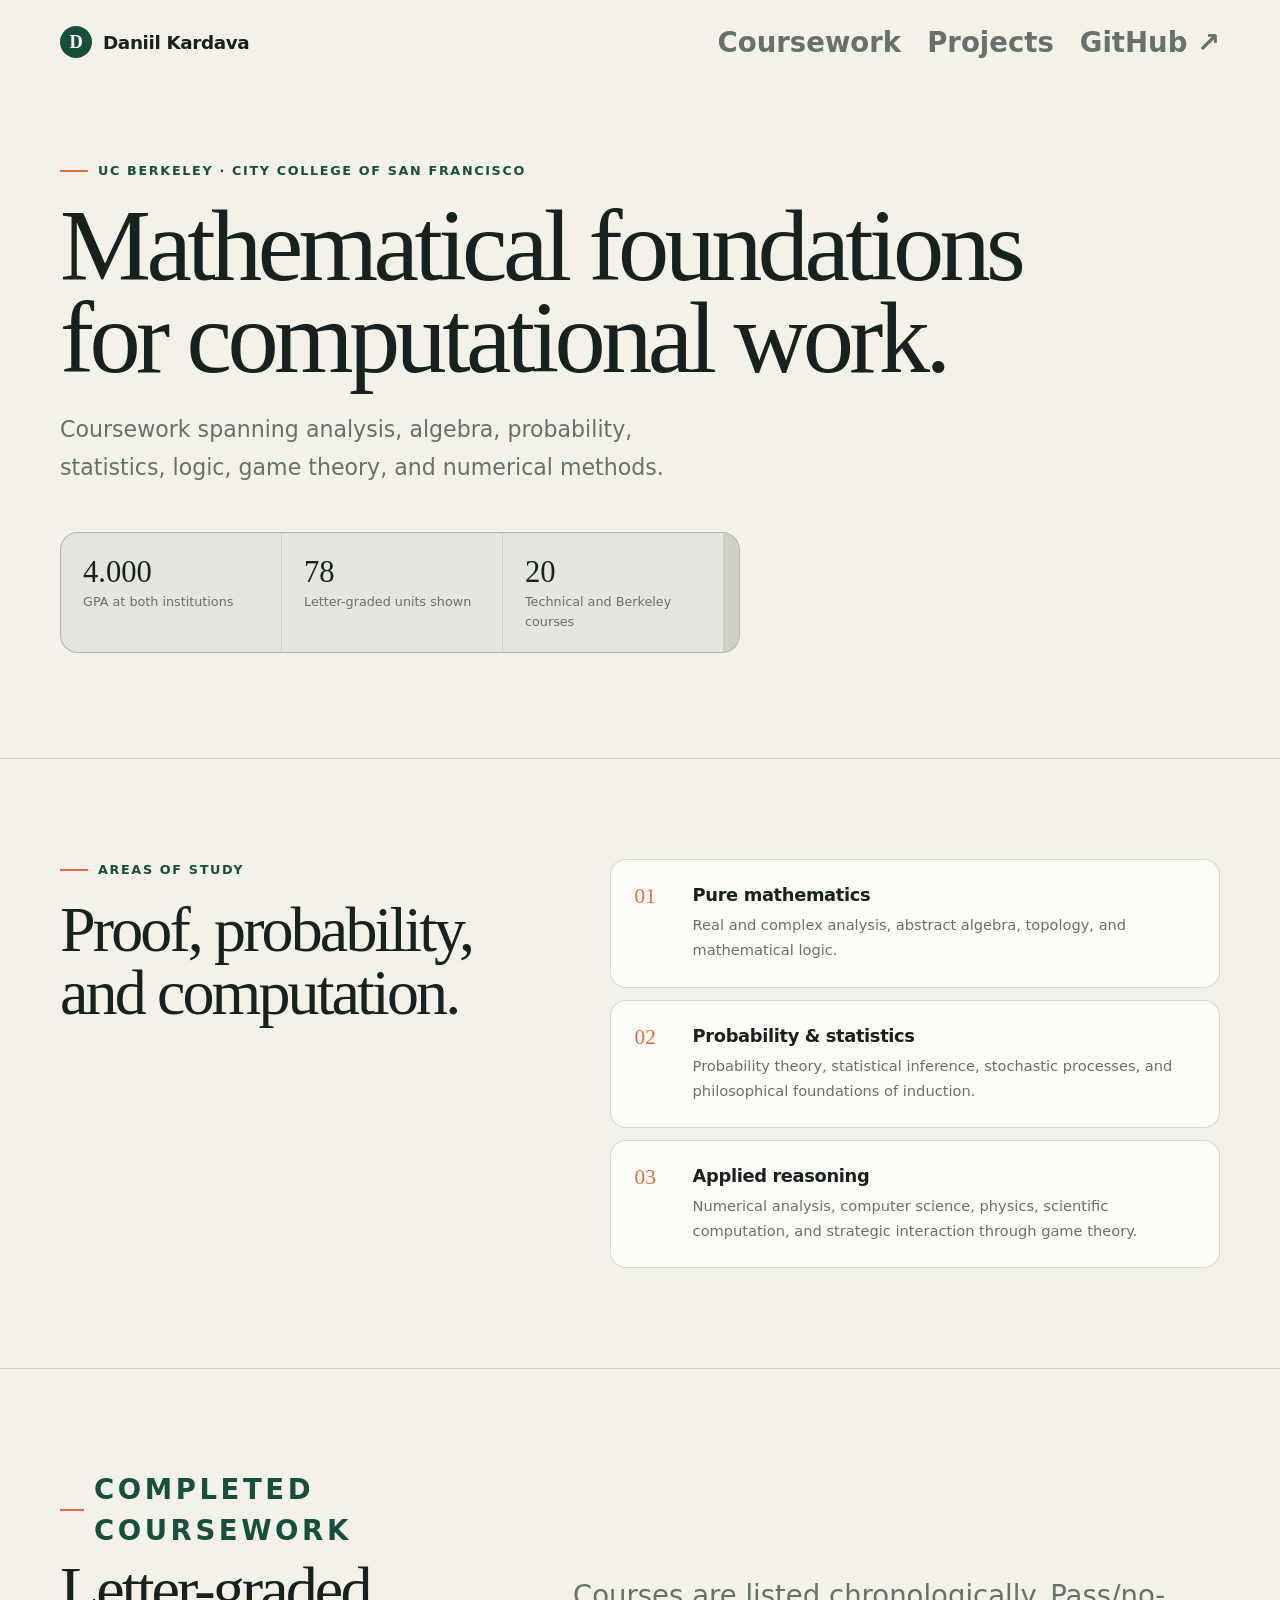
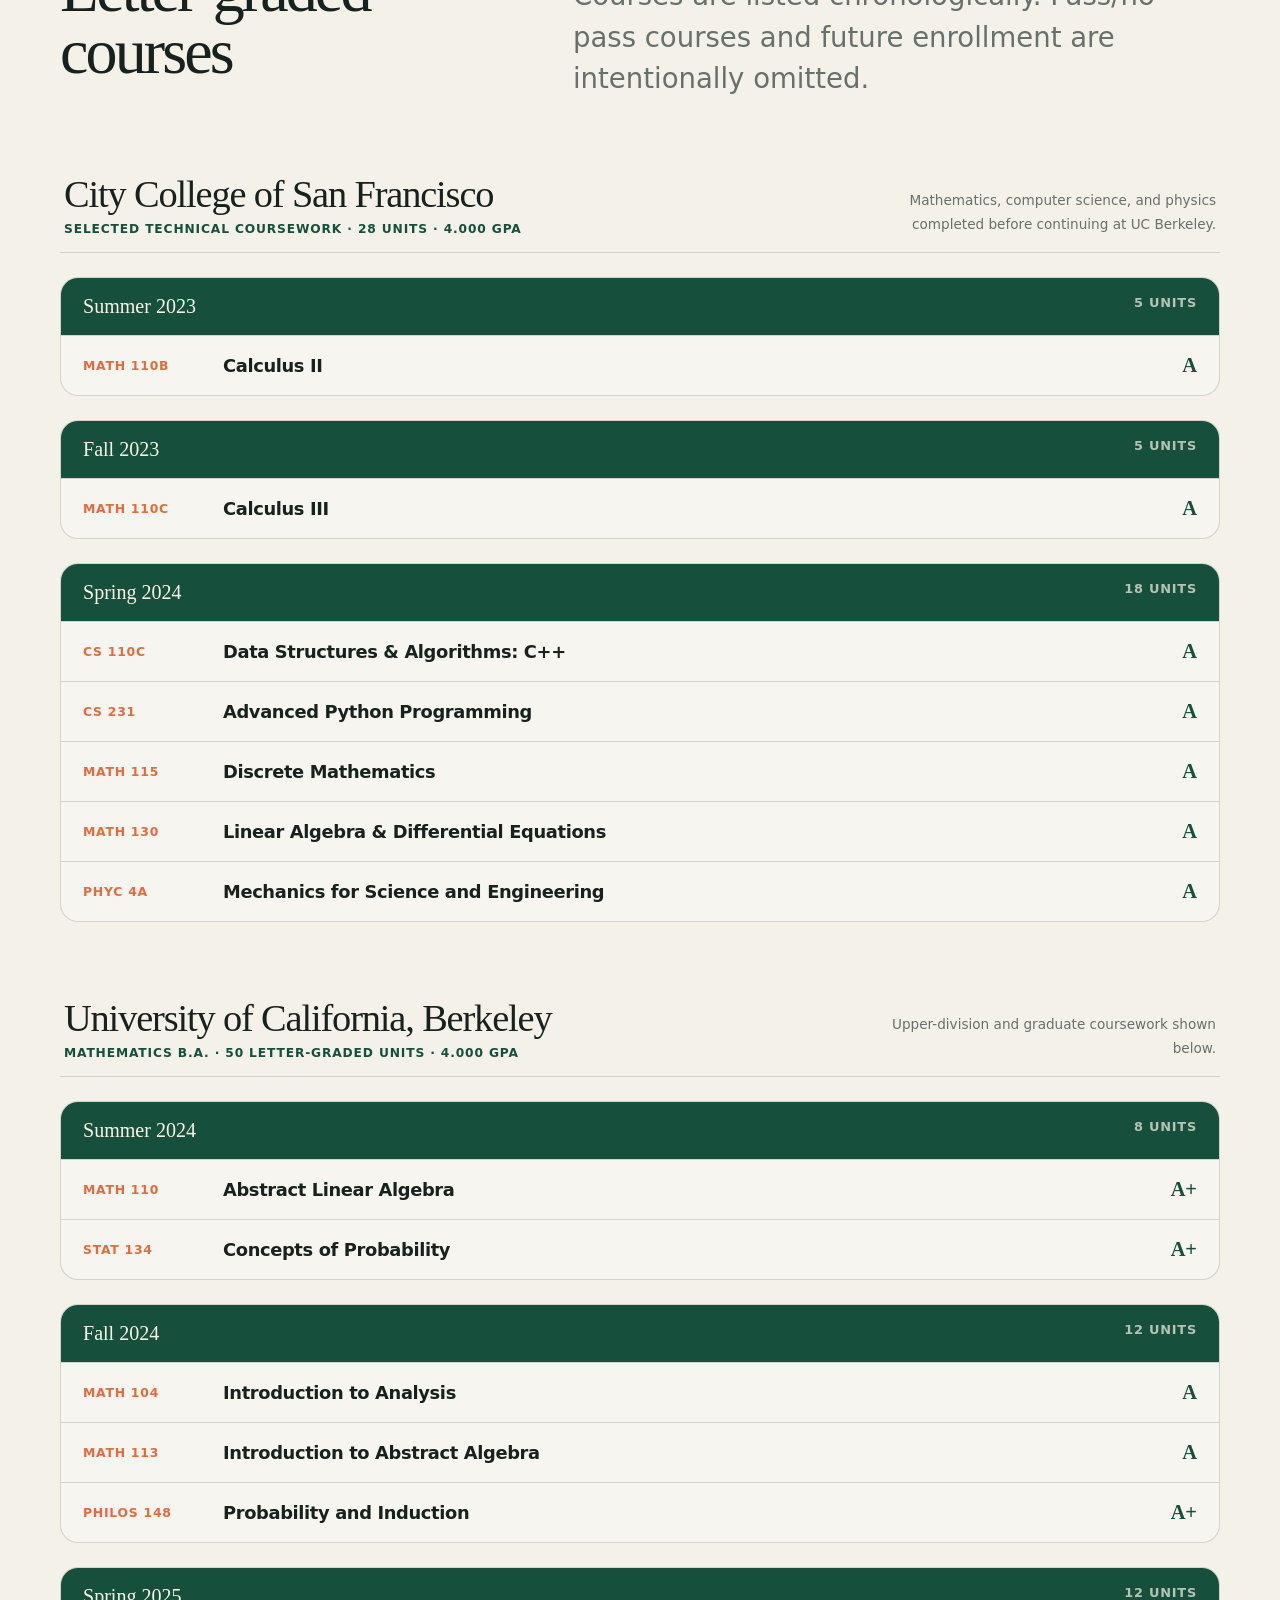
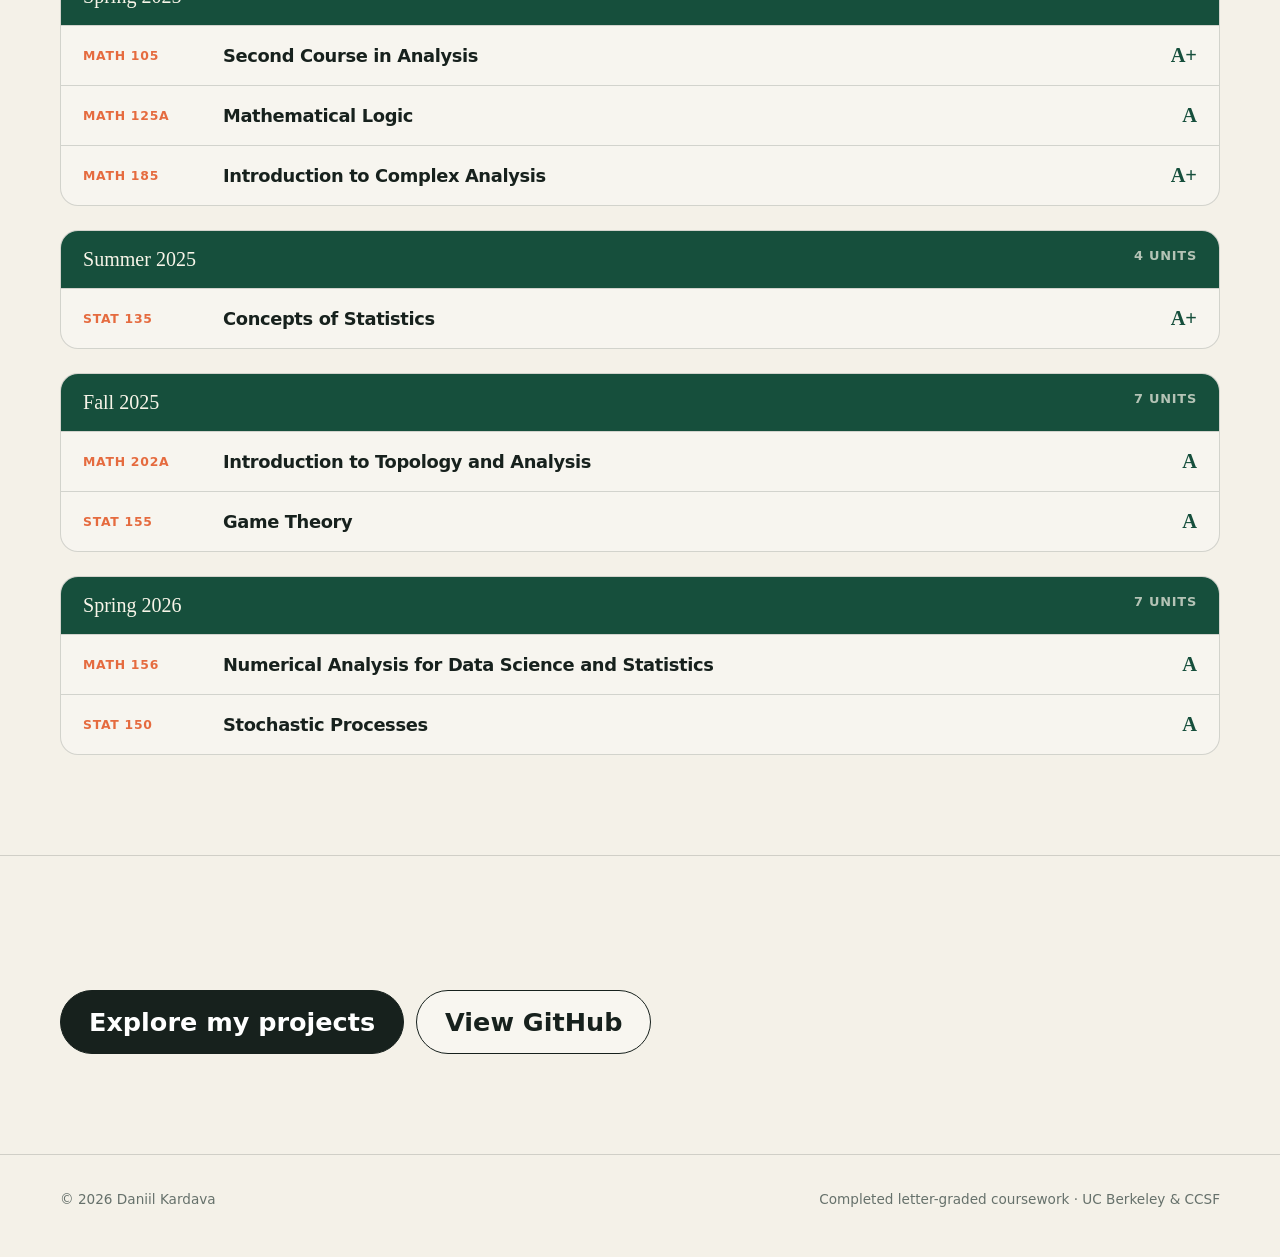
==== commit d7b3c891: "Version shared stylesheet references" ====
--- a/academics.html
+++ b/academics.html
@@ -5,7 +5,7 @@
   <meta name="viewport" content="width=device-width, initial-scale=1">
   <meta name="description" content="Completed letter-graded coursework at UC Berkeley and City College of San Francisco.">
   <title>Academics — Daniil Kardava</title>
-  <link rel="stylesheet" href="assets/styles.css">
+  <link rel="stylesheet" href="assets/styles.css?v=20260810-1">
 </head>
 <body>
   <header class="site-header">
--- a/assets/styles.css
+++ b/assets/styles.css
@@ -13,6 +13,7 @@
   font-family: Inter, ui-sans-serif, system-ui, -apple-system, BlinkMacSystemFont, "Segoe UI", sans-serif;
   color: var(--ink);
   background: var(--paper);
+  font-size: 17px;
   font-synthesis: none;
 }
 
@@ -25,10 +26,10 @@
 .site-shell { width: min(1160px, calc(100% - 40px)); margin: 0 auto; }
 .site-header { position: relative; z-index: 10; padding: 26px 0; }
 .nav { display: flex; align-items: center; justify-content: space-between; gap: 24px; }
-.brand { display: inline-flex; align-items: center; gap: 11px; text-decoration: none; font-weight: 760; letter-spacing: -0.02em; }
+.brand { display: inline-flex; align-items: center; gap: 11px; font-size: 1.08rem; text-decoration: none; font-weight: 760; letter-spacing: -0.02em; }
 .brand-mark { width: 32px; height: 32px; display: grid; place-items: center; border-radius: 50%; color: #fff; background: var(--green); font-family: Georgia, serif; }
 .nav-links { display: flex; align-items: center; gap: 26px; }
-.nav-links a { color: var(--muted); font-size: .92rem; font-weight: 650; text-decoration: none; }
+.nav-links a { color: var(--muted); font-size: 1.62rem; font-weight: 700; text-decoration: none; }
 .nav-links a:hover, .nav-links a:focus-visible { color: var(--ink); }
 
 .eyebrow { display: flex; align-items: center; gap: 10px; margin: 0 0 18px; color: var(--green); font-size: .75rem; font-weight: 800; letter-spacing: .13em; text-transform: uppercase; }
@@ -43,28 +44,27 @@
 .hero { position: relative; padding: 100px 0 130px; overflow: hidden; }
 .hero::after { content: ""; position: absolute; top: 4%; right: -7%; width: min(38vw, 520px); aspect-ratio: 1; border: 1px solid var(--line); border-radius: 50%; box-shadow: inset 0 0 0 70px var(--paper), inset 0 0 0 71px var(--line), inset 0 0 0 145px var(--paper), inset 0 0 0 146px var(--line); pointer-events: none; }
 .hero-actions { display: flex; flex-wrap: wrap; gap: 12px; margin-top: 34px; }
-.button { display: inline-flex; align-items: center; justify-content: center; min-height: 48px; padding: 0 20px; border: 1px solid var(--ink); border-radius: 999px; font-size: .9rem; font-weight: 750; text-decoration: none; transition: transform .18s ease, background .18s ease; }
+.button { display: inline-flex; align-items: center; justify-content: center; min-height: 64px; padding: 0 28px; border: 1px solid var(--ink); border-radius: 999px; font-size: 1.5rem; font-weight: 750; text-decoration: none; transition: transform .18s ease, background .18s ease; }
 .button:hover { transform: translateY(-2px); }
 .button.primary { color: #fff; background: var(--ink); }
 .button.secondary { background: rgba(255,255,255,.35); }
 
 .section { padding: 100px 0; border-top: 1px solid var(--line); }
 .section-heading { display: grid; grid-template-columns: minmax(0, .7fr) minmax(320px, 1fr); gap: 60px; align-items: end; margin-bottom: 54px; }
-.section-heading p { max-width: 580px; margin-bottom: 7px; }
-.project-grid { display: grid; grid-template-columns: 1.65fr 1fr; gap: 20px; }
-.project-card { position: relative; min-height: 420px; padding: 38px; overflow: hidden; border: 1px solid var(--line); border-radius: 26px; background: var(--card); box-shadow: var(--shadow); text-decoration: none; }
-.project-card h3 { max-width: 520px; margin: 140px 0 12px; font-family: Georgia, serif; font-size: clamp(2rem, 4vw, 3.5rem); font-weight: 500; }
-.project-card p { max-width: 540px; }
+.section-heading p { max-width: 680px; margin-bottom: 7px; font-size: 1.62rem; line-height: 1.5; }
+.project-grid { display: grid; grid-template-columns: repeat(2, minmax(0, 1fr)); gap: 20px; }
+.project-card { position: relative; min-height: 530px; padding: 38px; overflow: hidden; border: 1px solid var(--line); border-radius: 26px; background: var(--card); box-shadow: var(--shadow); text-decoration: none; }
+.project-card h3 { max-width: 520px; margin: 150px 0 12px; font-family: Georgia, serif; font-size: clamp(2rem, 3.2vw, 3rem); font-weight: 500; }
+.project-card p { max-width: 540px; font-size: 1.62rem; line-height: 1.5; }
 .project-card.placeholder { background: transparent; box-shadow: none; border-style: dashed; }
 .project-card.placeholder h3 { margin-top: 190px; color: var(--muted); }
-.project-number { color: var(--green); font-size: .75rem; font-weight: 800; letter-spacing: .12em; }
+.project-number { color: var(--green); font-size: 1.29rem; font-weight: 800; letter-spacing: .1em; }
 .mini-board { position: absolute; top: 36px; right: 38px; display: grid; grid-template-columns: repeat(6, 18px); gap: 4px; transform: rotate(4deg); }
 .mini-board span { width: 18px; height: 18px; border-radius: 3px; background: var(--green-light); }
 .mini-board span:nth-child(6n + 2), .mini-board span:nth-child(6n + 3), .mini-board span:nth-child(13), .mini-board span:nth-child(19) { background: var(--orange); }
 .arrow { position: absolute; right: 36px; bottom: 34px; display: grid; width: 46px; height: 46px; place-items: center; border: 1px solid var(--line); border-radius: 50%; font-size: 1.25rem; }
 .brownian-card { background: var(--green); color: #f8f5e9; }
 .brownian-card .project-number, .brownian-card p { color: rgba(248,245,233,.68); }
-.brownian-card h3 { margin-top: 140px; font-size: clamp(1.8rem, 3vw, 2.8rem); }
 .brownian-card .arrow { border-color: rgba(248,245,233,.24); }
 .signal-orbit { position: absolute; top: 36px; right: 38px; width: 122px; height: 122px; border: 1px solid rgba(248,245,233,.2); border-radius: 50%; }
 .signal-orbit::before, .signal-orbit::after { content: ""; position: absolute; inset: 20px; border: 1px solid rgba(248,245,233,.22); border-radius: 50%; }
@@ -73,13 +73,22 @@
 .signal-orbit span:nth-child(1) { top: 8px; left: 55px; }
 .signal-orbit span:nth-child(2) { right: 15px; bottom: 24px; }
 .signal-orbit span:nth-child(3) { left: 23px; bottom: 14px; }
-.rl-card { grid-column: 1 / -1; min-height: 360px; background: #efe6d3; }
-.rl-card h3 { max-width: 690px; margin-top: 112px; }
+.rl-card { background: #efe6d3; }
 .tile-stack { position: absolute; top: 34px; right: 38px; display: grid; grid-template-columns: repeat(2, 52px); gap: 6px; transform: rotate(3deg); }
 .tile-stack span { display: grid; width: 52px; height: 52px; place-items: center; border-radius: 8px; color: #fff; background: var(--orange); font-family: Georgia, serif; font-size: 1.05rem; font-weight: 700; }
 .tile-stack span:nth-child(2) { background: #cf8d51; }
 .tile-stack span:nth-child(3) { background: var(--yellow); color: var(--ink); }
 .tile-stack span:nth-child(4) { background: var(--green); }
+.pod-card { color: #f7f4e9; background: #1d2940; }
+.pod-card .project-number, .pod-card p { color: rgba(247,244,233,.68); }
+.pod-card .arrow { border-color: rgba(247,244,233,.24); }
+.quantum-orbit { position: absolute; top: 42px; right: 44px; width: 142px; height: 108px; }
+.quantum-orbit::before, .quantum-orbit::after { content: ""; position: absolute; inset: 17px 0; border: 1px solid rgba(247,244,233,.28); border-radius: 50%; transform: rotate(24deg); }
+.quantum-orbit::after { transform: rotate(-24deg); }
+.quantum-orbit span { position: absolute; z-index: 1; width: 9px; height: 9px; border-radius: 50%; background: var(--yellow); box-shadow: 0 0 20px rgba(239,189,87,.7); }
+.quantum-orbit span:nth-child(1) { top: 6px; left: 68px; }
+.quantum-orbit span:nth-child(2) { right: 7px; bottom: 25px; }
+.quantum-orbit span:nth-child(3) { left: 12px; bottom: 13px; background: var(--orange); }
 
 .project-hero { padding: 76px 0 90px; }
 .project-hero h1 { max-width: 1040px; font-size: clamp(3.5rem, 8vw, 7rem); }
@@ -122,7 +131,7 @@
 .metric strong { display: block; margin-bottom: 5px; font-family: Georgia, serif; font-size: 2rem; font-weight: 500; }
 .metric span { color: var(--muted); font-size: .78rem; line-height: 1.45; }
 .split { display: grid; grid-template-columns: .88fr 1.12fr; gap: 70px; align-items: start; }
-.body-copy p { max-width: 610px; }
+.body-copy p { max-width: 680px; font-size: 1.3rem; line-height: 1.68; }
 .body-copy p + p { margin-top: 20px; }
 .paper-links { display: grid; gap: 10px; margin-top: 30px; }
 .paper-links a { display: grid; gap: 4px; padding: 16px 18px; border: 1px solid var(--line); border-radius: 14px; background: rgba(255,255,255,.3); text-decoration: none; transition: transform .18s ease, background .18s ease; }
@@ -142,7 +151,7 @@
 .theory-placeholder { display: grid; grid-template-columns: .88fr 1.12fr; gap: 70px; padding: 52px; border: 1px dashed var(--line); border-radius: 24px; background: rgba(255,255,255,.2); }
 .theory-placeholder p { max-width: 600px; }
 .coming-soon { display: inline-block; margin-top: 16px; padding: 9px 13px; border-radius: 999px; color: var(--green); background: var(--green-light); font-size: .74rem; font-weight: 750; }
-.formula { margin: 25px 0; padding: 22px 24px; border: 1px solid var(--line); border-radius: 14px; color: var(--green); background: rgba(255,255,255,.35); font-family: Georgia, serif; font-size: clamp(1.15rem, 2.4vw, 1.6rem); text-align: center; overflow-x: auto; }
+.formula { margin: 25px 0; padding: 22px 24px; border: 1px solid var(--line); border-radius: 14px; color: var(--green); background: rgba(255,255,255,.35); font-family: Georgia, serif; font-size: clamp(1.35rem, 2.6vw, 1.85rem); text-align: center; overflow-x: auto; }
 .architecture { display: grid; gap: 10px; }
 .arch-row { display: grid; grid-template-columns: 86px 1fr; gap: 18px; align-items: start; padding: 19px 0; border-bottom: 1px solid var(--line); }
 .arch-row span { color: var(--orange); font-size: .72rem; font-weight: 800; letter-spacing: .09em; text-transform: uppercase; }
@@ -168,6 +177,10 @@
 .rl-results { display: grid; grid-template-columns: 1.35fr .65fr; gap: 20px; align-items: start; }
 .rl-results .animation-frame { margin: 0; }
 .rl-board img { aspect-ratio: 1; object-fit: cover; }
+.pod-evidence-grid { display: grid; grid-template-columns: 1fr 1fr; gap: 20px; margin-top: 28px; }
+.pod-evidence-grid .animation-frame { margin: 0; }
+.pod-caveat { margin-top: 24px; padding-left: 18px; border-left: 3px solid var(--yellow); }
+.pod-caveat strong { color: var(--ink); }
 .precision-card { padding: 34px; border: 1px solid var(--line); border-radius: 22px; background: #fbfaf5; box-shadow: var(--shadow); }
 .precision-head { display: flex; justify-content: space-between; gap: 20px; }
 .precision-head p { margin: 0; font-size: .82rem; }
@@ -200,10 +213,10 @@
   .hero::after { opacity: .45; right: -25%; }
   .section { padding: 74px 0; }
   .section-heading, .split { grid-template-columns: 1fr; gap: 24px; }
-  .project-grid, .roadmap, .track-grid, .theory-placeholder, .rl-results { grid-template-columns: 1fr; }
-  .rl-card { grid-column: auto; }
+  .project-grid, .roadmap, .track-grid, .theory-placeholder, .rl-results, .pod-evidence-grid { grid-template-columns: 1fr; }
+  .rl-card, .pod-card { grid-column: auto; }
   .theory-placeholder { gap: 18px; padding: 28px; }
-  .project-card { min-height: 360px; padding: 28px; }
+  .project-card { min-height: 480px; padding: 28px; }
   .project-card.placeholder { min-height: 250px; }
   .project-card.placeholder h3 { margin-top: 100px; }
   .chart-header { display: block; }
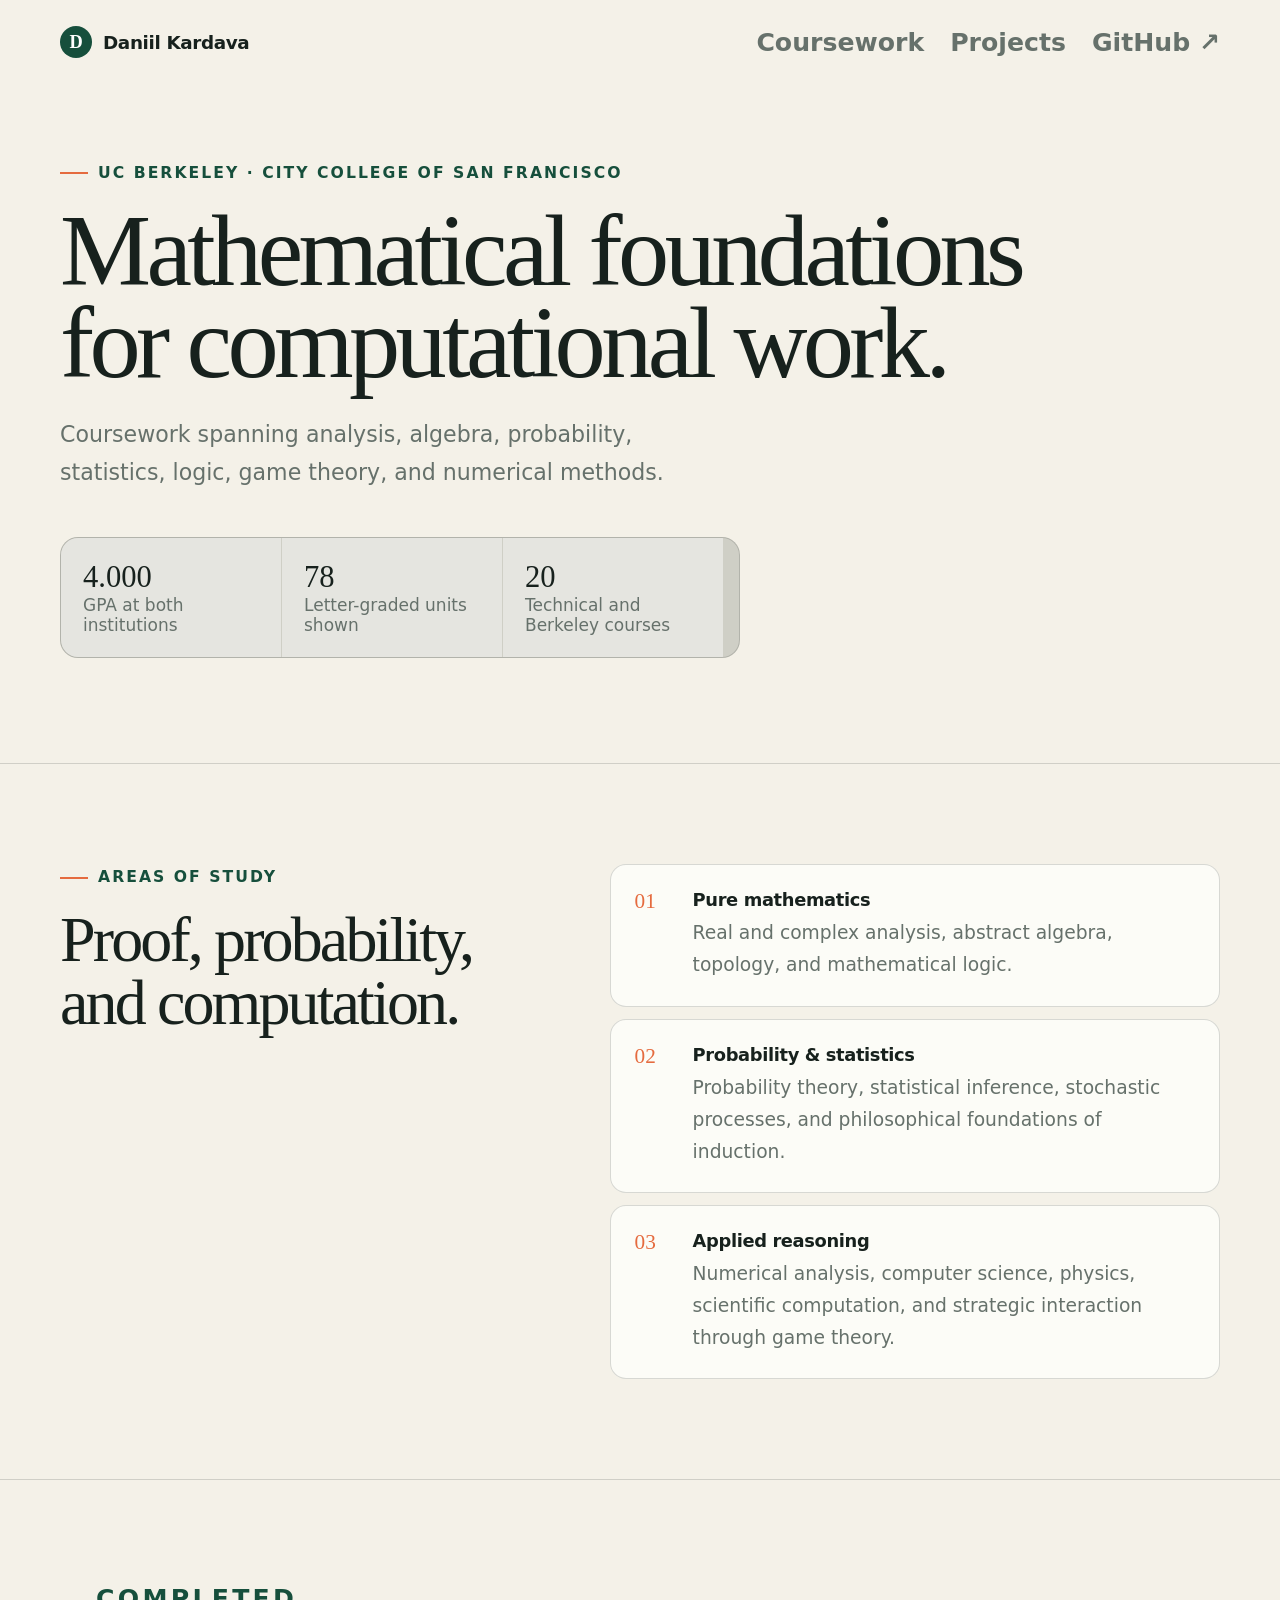
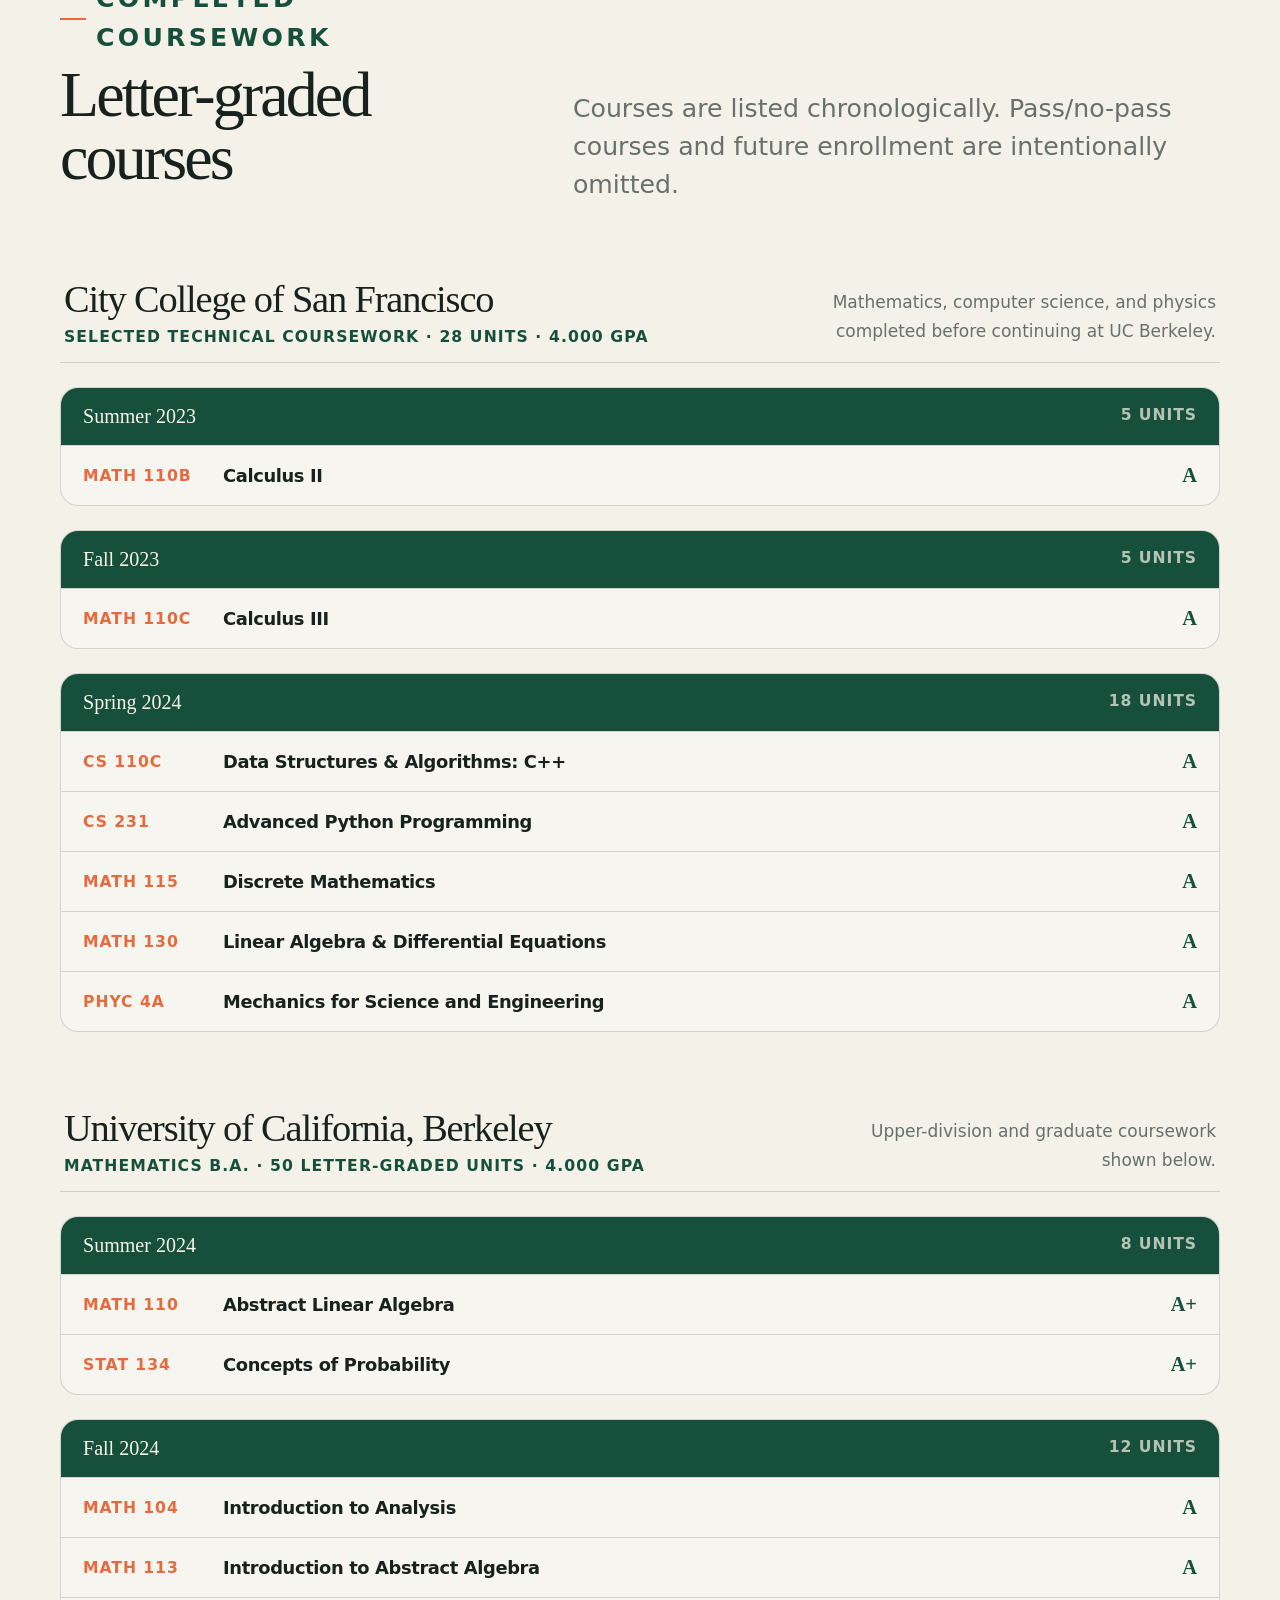
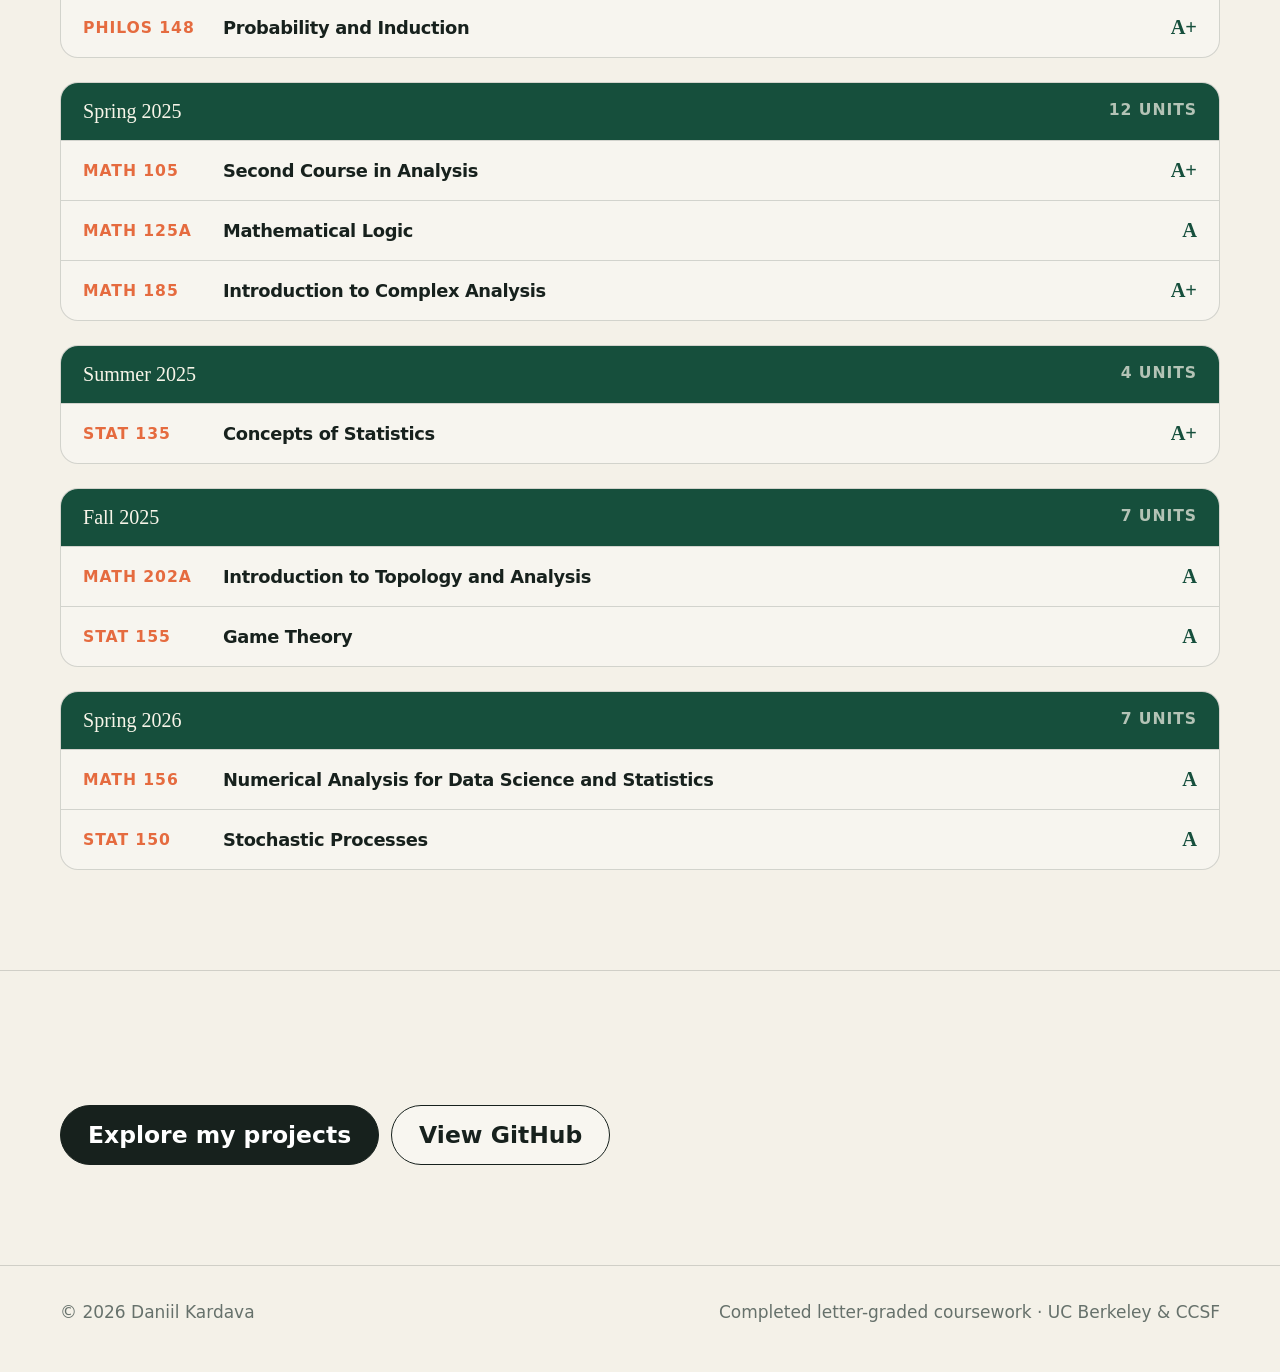
==== commit dd4fa778: "Refine typography and prevent content collisions" ====
--- a/academics.html
+++ b/academics.html
@@ -5,7 +5,7 @@
   <meta name="viewport" content="width=device-width, initial-scale=1">
   <meta name="description" content="Completed letter-graded coursework at UC Berkeley and City College of San Francisco.">
   <title>Academics — Daniil Kardava</title>
-  <link rel="stylesheet" href="assets/styles.css?v=20260810-1">
+  <link rel="stylesheet" href="assets/styles.css?v=20260810-2">
 </head>
 <body>
   <header class="site-header">
--- a/assets/styles.css
+++ b/assets/styles.css
@@ -10,6 +10,13 @@
   --orange: #e56b3f;
   --yellow: #efbd57;
   --shadow: 0 18px 50px rgba(42, 48, 43, 0.09);
+  --type-nav: 1.48rem;
+  --type-action: 1.38rem;
+  --type-supporting: 1.48rem;
+  --type-card-label: 1.18rem;
+  --type-body: 1.22rem;
+  --type-detail: 1.1rem;
+  --type-label: .92rem;
   font-family: Inter, ui-sans-serif, system-ui, -apple-system, BlinkMacSystemFont, "Segoe UI", sans-serif;
   color: var(--ink);
   background: var(--paper);
@@ -28,11 +35,11 @@
 .nav { display: flex; align-items: center; justify-content: space-between; gap: 24px; }
 .brand { display: inline-flex; align-items: center; gap: 11px; font-size: 1.08rem; text-decoration: none; font-weight: 760; letter-spacing: -0.02em; }
 .brand-mark { width: 32px; height: 32px; display: grid; place-items: center; border-radius: 50%; color: #fff; background: var(--green); font-family: Georgia, serif; }
-.nav-links { display: flex; align-items: center; gap: 26px; }
-.nav-links a { color: var(--muted); font-size: 1.62rem; font-weight: 700; text-decoration: none; }
+.nav-links { display: flex; flex-wrap: wrap; align-items: center; justify-content: flex-end; gap: 18px 26px; }
+.nav-links a { color: var(--muted); font-size: var(--type-nav); font-weight: 700; text-decoration: none; }
 .nav-links a:hover, .nav-links a:focus-visible { color: var(--ink); }
 
-.eyebrow { display: flex; align-items: center; gap: 10px; margin: 0 0 18px; color: var(--green); font-size: .75rem; font-weight: 800; letter-spacing: .13em; text-transform: uppercase; }
+.eyebrow { display: flex; align-items: center; gap: 10px; margin: 0 0 18px; color: var(--green); font-size: var(--type-label); font-weight: 800; letter-spacing: .13em; text-transform: uppercase; }
 .eyebrow::before { content: ""; width: 28px; height: 2px; background: var(--orange); }
 h1, h2, h3, p { margin-top: 0; }
 h1, h2 { font-family: Georgia, "Times New Roman", serif; font-weight: 500; letter-spacing: -.045em; }
@@ -44,21 +51,21 @@
 .hero { position: relative; padding: 100px 0 130px; overflow: hidden; }
 .hero::after { content: ""; position: absolute; top: 4%; right: -7%; width: min(38vw, 520px); aspect-ratio: 1; border: 1px solid var(--line); border-radius: 50%; box-shadow: inset 0 0 0 70px var(--paper), inset 0 0 0 71px var(--line), inset 0 0 0 145px var(--paper), inset 0 0 0 146px var(--line); pointer-events: none; }
 .hero-actions { display: flex; flex-wrap: wrap; gap: 12px; margin-top: 34px; }
-.button { display: inline-flex; align-items: center; justify-content: center; min-height: 64px; padding: 0 28px; border: 1px solid var(--ink); border-radius: 999px; font-size: 1.5rem; font-weight: 750; text-decoration: none; transition: transform .18s ease, background .18s ease; }
+.button { display: inline-flex; align-items: center; justify-content: center; min-height: 60px; padding: 0 27px; border: 1px solid var(--ink); border-radius: 999px; font-size: var(--type-action); font-weight: 750; text-decoration: none; transition: transform .18s ease, background .18s ease; }
 .button:hover { transform: translateY(-2px); }
 .button.primary { color: #fff; background: var(--ink); }
 .button.secondary { background: rgba(255,255,255,.35); }
 
 .section { padding: 100px 0; border-top: 1px solid var(--line); }
 .section-heading { display: grid; grid-template-columns: minmax(0, .7fr) minmax(320px, 1fr); gap: 60px; align-items: end; margin-bottom: 54px; }
-.section-heading p { max-width: 680px; margin-bottom: 7px; font-size: 1.62rem; line-height: 1.5; }
+.section-heading p { max-width: 680px; margin-bottom: 7px; font-size: var(--type-supporting); line-height: 1.52; }
 .project-grid { display: grid; grid-template-columns: repeat(2, minmax(0, 1fr)); gap: 20px; }
-.project-card { position: relative; min-height: 530px; padding: 38px; overflow: hidden; border: 1px solid var(--line); border-radius: 26px; background: var(--card); box-shadow: var(--shadow); text-decoration: none; }
-.project-card h3 { max-width: 520px; margin: 150px 0 12px; font-family: Georgia, serif; font-size: clamp(2rem, 3.2vw, 3rem); font-weight: 500; }
-.project-card p { max-width: 540px; font-size: 1.62rem; line-height: 1.5; }
+.project-card { position: relative; min-height: 560px; padding: 38px 88px 90px 38px; overflow: hidden; border: 1px solid var(--line); border-radius: 26px; background: var(--card); box-shadow: var(--shadow); text-decoration: none; }
+.project-card h3 { max-width: 460px; margin: 170px 0 16px; font-family: Georgia, serif; font-size: clamp(2rem, 3.2vw, 3rem); font-weight: 500; }
+.project-card p { max-width: 460px; font-size: var(--type-supporting); line-height: 1.52; }
 .project-card.placeholder { background: transparent; box-shadow: none; border-style: dashed; }
 .project-card.placeholder h3 { margin-top: 190px; color: var(--muted); }
-.project-number { color: var(--green); font-size: 1.29rem; font-weight: 800; letter-spacing: .1em; }
+.project-number { display: block; max-width: calc(100% - 170px); color: var(--green); font-size: var(--type-card-label); line-height: 1.35; font-weight: 800; letter-spacing: .1em; }
 .mini-board { position: absolute; top: 36px; right: 38px; display: grid; grid-template-columns: repeat(6, 18px); gap: 4px; transform: rotate(4deg); }
 .mini-board span { width: 18px; height: 18px; border-radius: 3px; background: var(--green-light); }
 .mini-board span:nth-child(6n + 2), .mini-board span:nth-child(6n + 3), .mini-board span:nth-child(13), .mini-board span:nth-child(19) { background: var(--orange); }
@@ -97,82 +104,82 @@
 .academic-stats { display: grid; grid-template-columns: repeat(3, minmax(150px, 220px)); gap: 1px; max-width: 680px; margin-top: 46px; overflow: hidden; border: 1px solid var(--line); border-radius: 18px; background: var(--line); }
 .academic-stats div { padding: 22px; background: rgba(255,255,255,.45); }
 .academic-stats strong { display: block; font-family: Georgia, serif; font-size: 1.8rem; font-weight: 500; }
-.academic-stats span { color: var(--muted); font-size: .75rem; }
+.academic-stats span { color: var(--muted); font-size: 1rem; }
 .academic-themes { display: grid; gap: 12px; }
 .academic-themes article { display: grid; grid-template-columns: 42px 1fr; column-gap: 16px; padding: 24px; border: 1px solid var(--line); border-radius: 16px; background: var(--card); }
 .academic-themes article > span { grid-row: 1 / 3; color: var(--orange); font-family: Georgia, serif; font-size: 1.25rem; }
 .academic-themes h3 { margin: 0 0 7px; }
-.academic-themes p { margin: 0; font-size: .86rem; }
+.academic-themes p { margin: 0; font-size: var(--type-detail); }
 .term-list { display: grid; gap: 24px; }
 .institution-heading { display: flex; justify-content: space-between; gap: 32px; align-items: end; margin-top: 12px; padding: 0 4px 16px; border-bottom: 1px solid var(--line); }
 .institution-heading.berkeley-heading { margin-top: 50px; }
 .institution-heading div { display: grid; gap: 6px; }
 .institution-heading span { font-family: Georgia, serif; font-size: clamp(1.55rem, 3vw, 2.35rem); letter-spacing: -.03em; }
-.institution-heading strong { color: var(--green); font-size: .72rem; letter-spacing: .07em; text-transform: uppercase; }
-.institution-heading p { max-width: 350px; margin: 0; font-size: .8rem; text-align: right; }
+.institution-heading strong { color: var(--green); font-size: var(--type-label); letter-spacing: .07em; text-transform: uppercase; }
+.institution-heading p { max-width: 390px; margin: 0; font-size: 1rem; text-align: right; }
 .term { overflow: hidden; border: 1px solid var(--line); border-radius: 18px; background: rgba(255,255,255,.3); }
 .term > header { display: flex; justify-content: space-between; gap: 20px; padding: 17px 22px; color: #f8f5e9; background: var(--green); }
 .term > header span { font-family: Georgia, serif; font-size: 1.18rem; }
-.term > header strong { color: rgba(248,245,233,.7); font-size: .76rem; letter-spacing: .06em; text-transform: uppercase; }
+.term > header strong { color: rgba(248,245,233,.7); font-size: var(--type-label); letter-spacing: .06em; text-transform: uppercase; }
 .course-row { display: grid; grid-template-columns: 120px 1fr 48px; gap: 20px; align-items: center; padding: 18px 22px; border-top: 1px solid var(--line); }
-.course-row > span { color: var(--orange); font-size: .73rem; font-weight: 800; letter-spacing: .06em; }
+.course-row > span { color: var(--orange); font-size: var(--type-label); font-weight: 800; letter-spacing: .06em; }
 .course-row h3 { margin: 0; font-weight: 650; }
 .course-row > strong { justify-self: end; color: var(--green); font-family: Georgia, serif; font-size: 1.2rem; }
 .project-meta { display: flex; flex-wrap: wrap; gap: 10px; margin: 34px 0 0; padding: 0; list-style: none; }
-.project-meta li { padding: 8px 13px; border: 1px solid var(--line); border-radius: 999px; color: var(--muted); font-size: .78rem; font-weight: 700; }
+.project-meta li { padding: 8px 13px; border: 1px solid var(--line); border-radius: 999px; color: var(--muted); font-size: .95rem; font-weight: 700; }
 .status-note { display: grid; grid-template-columns: auto 1fr; gap: 15px; max-width: 760px; margin-top: 38px; padding: 18px 20px; border-left: 3px solid var(--yellow); background: rgba(239,189,87,.12); }
 .status-note strong { color: var(--ink); }
 .status-dot { width: 10px; height: 10px; margin-top: 7px; border-radius: 50%; background: var(--yellow); box-shadow: 0 0 0 5px rgba(239,189,87,.18); }
-.status-note p { margin: 0; font-size: .91rem; }
+.status-note p { margin: 0; font-size: var(--type-detail); }
 
 .metric-grid { display: grid; grid-template-columns: repeat(4, 1fr); border: 1px solid var(--line); border-radius: 22px; overflow: hidden; background: var(--card); }
 .metric { padding: 28px; border-right: 1px solid var(--line); }
 .metric:last-child { border-right: 0; }
 .metric strong { display: block; margin-bottom: 5px; font-family: Georgia, serif; font-size: 2rem; font-weight: 500; }
-.metric span { color: var(--muted); font-size: .78rem; line-height: 1.45; }
+.metric span { color: var(--muted); font-size: 1.05rem; line-height: 1.45; }
 .split { display: grid; grid-template-columns: .88fr 1.12fr; gap: 70px; align-items: start; }
-.body-copy p { max-width: 680px; font-size: 1.3rem; line-height: 1.68; }
+.body-copy p { max-width: 680px; font-size: var(--type-body); line-height: 1.68; }
 .body-copy p + p { margin-top: 20px; }
 .paper-links { display: grid; gap: 10px; margin-top: 30px; }
 .paper-links a { display: grid; gap: 4px; padding: 16px 18px; border: 1px solid var(--line); border-radius: 14px; background: rgba(255,255,255,.3); text-decoration: none; transition: transform .18s ease, background .18s ease; }
 .paper-links a:hover { transform: translateY(-2px); background: rgba(255,255,255,.55); }
-.paper-links span { color: var(--orange); font-size: .68rem; font-weight: 800; letter-spacing: .09em; text-transform: uppercase; }
-.paper-links strong { font-family: Georgia, serif; font-size: 1rem; font-weight: 500; }
+.paper-links span { color: var(--orange); font-size: .9rem; font-weight: 800; letter-spacing: .09em; text-transform: uppercase; }
+.paper-links strong { font-family: Georgia, serif; font-size: 1.15rem; font-weight: 500; }
 .formula span { color: var(--muted); font-family: Inter, sans-serif; font-size: .7em; font-weight: 650; letter-spacing: .02em; }
 .project-tracks { background: rgba(255,255,255,.18); }
 .track-grid { display: grid; grid-template-columns: 1fr 1fr; gap: 16px; }
 .track-card { min-height: 290px; padding: 34px; border: 1px solid var(--line); border-radius: 22px; background: var(--card); text-decoration: none; box-shadow: var(--shadow); transition: transform .18s ease; }
 .track-card:hover { transform: translateY(-3px); }
 .track-card.active { color: #f8f5e9; background: var(--green); }
-.track-card > span { color: var(--orange); font-size: .72rem; font-weight: 800; letter-spacing: .1em; text-transform: uppercase; }
+.track-card > span { color: var(--orange); font-size: var(--type-label); font-weight: 800; letter-spacing: .1em; text-transform: uppercase; }
 .track-card h3 { margin: 92px 0 12px; font-family: Georgia, serif; font-size: clamp(1.8rem, 3vw, 2.8rem); font-weight: 500; }
-.track-card p { max-width: 470px; margin: 0; }
+.track-card p { max-width: 470px; margin: 0; font-size: 1.15rem; }
 .track-card.active p { color: rgba(248,245,233,.7); }
 .theory-placeholder { display: grid; grid-template-columns: .88fr 1.12fr; gap: 70px; padding: 52px; border: 1px dashed var(--line); border-radius: 24px; background: rgba(255,255,255,.2); }
 .theory-placeholder p { max-width: 600px; }
-.coming-soon { display: inline-block; margin-top: 16px; padding: 9px 13px; border-radius: 999px; color: var(--green); background: var(--green-light); font-size: .74rem; font-weight: 750; }
+.coming-soon { display: inline-block; margin-top: 16px; padding: 9px 13px; border-radius: 999px; color: var(--green); background: var(--green-light); font-size: var(--type-label); font-weight: 750; }
 .formula { margin: 25px 0; padding: 22px 24px; border: 1px solid var(--line); border-radius: 14px; color: var(--green); background: rgba(255,255,255,.35); font-family: Georgia, serif; font-size: clamp(1.35rem, 2.6vw, 1.85rem); text-align: center; overflow-x: auto; }
 .architecture { display: grid; gap: 10px; }
-.arch-row { display: grid; grid-template-columns: 86px 1fr; gap: 18px; align-items: start; padding: 19px 0; border-bottom: 1px solid var(--line); }
-.arch-row span { color: var(--orange); font-size: .72rem; font-weight: 800; letter-spacing: .09em; text-transform: uppercase; }
-.arch-row p { margin: 0; font-size: .93rem; }
+.arch-row { display: grid; grid-template-columns: minmax(120px, .3fr) minmax(0, 1fr); gap: 28px; align-items: start; padding: 24px 0; border-bottom: 1px solid var(--line); }
+.arch-row span { color: var(--orange); font-size: .95rem; line-height: 1.45; font-weight: 800; letter-spacing: .09em; text-transform: uppercase; }
+.arch-row p { margin: 0; font-size: 1.18rem; line-height: 1.62; }
 
 .chart-card { padding: 30px; border: 1px solid var(--line); border-radius: 22px; background: #fbfaf5; box-shadow: var(--shadow); }
 .chart-header { display: flex; justify-content: space-between; gap: 20px; margin-bottom: 24px; }
-.chart-header p { margin: 0; font-size: .8rem; }
+.chart-header p { margin: 0; font-size: 1rem; }
 .chart-legends { display: flex; gap: 16px; }
 .chart-legend { display: flex; align-items: center; gap: 7px; white-space: nowrap; }
 .chart-legend::before { content: ""; width: 18px; height: 3px; background: var(--orange); }
 .chart-legend.sampled::before { width: 9px; height: 9px; border-radius: 50%; background: var(--green); }
 .chart { width: 100%; height: auto; }
-.chart text { fill: var(--muted); font-family: Inter, sans-serif; font-size: 11px; }
+.chart text { fill: var(--muted); font-family: Inter, sans-serif; font-size: 13px; }
 .chart .grid { stroke: rgba(23,33,29,.11); stroke-width: 1; }
 .chart .curve { fill: none; stroke: var(--orange); stroke-linecap: round; stroke-linejoin: round; stroke-width: 4; }
 .chart .area { fill: url(#area-fill); }
-.caption { margin: 17px 0 0; font-size: .78rem; }
+.caption { margin: 17px 0 0; font-size: 1rem; }
 .animation-frame { margin: 0 0 26px; padding: 14px; border: 1px solid var(--line); border-radius: 22px; background: #fbfaf5; box-shadow: var(--shadow); }
 .animation-frame img, .animation-frame video { width: 100%; border-radius: 12px; background: #111; }
-.animation-frame figcaption { padding: 15px 8px 5px; color: var(--muted); font-size: .8rem; line-height: 1.6; }
+.animation-frame figcaption { padding: 15px 8px 5px; color: var(--muted); font-size: 1rem; line-height: 1.6; }
 .animation-frame figcaption strong { color: var(--ink); }
 .rl-results { display: grid; grid-template-columns: 1.35fr .65fr; gap: 20px; align-items: start; }
 .rl-results .animation-frame { margin: 0; }
@@ -183,11 +190,11 @@
 .pod-caveat strong { color: var(--ink); }
 .precision-card { padding: 34px; border: 1px solid var(--line); border-radius: 22px; background: #fbfaf5; box-shadow: var(--shadow); }
 .precision-head { display: flex; justify-content: space-between; gap: 20px; }
-.precision-head p { margin: 0; font-size: .82rem; }
-.precision-head > span { color: var(--muted); font-size: .75rem; font-weight: 750; text-transform: uppercase; letter-spacing: .08em; }
+.precision-head p { margin: 0; font-size: 1rem; }
+.precision-head > span { color: var(--muted); font-size: var(--type-label); font-weight: 750; text-transform: uppercase; letter-spacing: .08em; }
 .precision-axis { margin: 58px 0 42px; }
 .precision-track { position: relative; height: 8px; border-radius: 999px; background: var(--paper-deep); }
-.precision-track::before { content: "double precision neighborhood"; position: absolute; right: 6%; bottom: 18px; color: var(--muted); font-size: .68rem; }
+.precision-track::before { content: "double precision neighborhood"; position: absolute; right: 6%; bottom: 18px; color: var(--muted); font-size: .85rem; }
 .precision-fill { position: absolute; inset: 0; border-radius: inherit; background: linear-gradient(90deg, var(--green), var(--yellow), var(--orange)); }
 .precision-fill::before, .precision-fill::after { content: ""; position: absolute; top: 50%; width: 14px; height: 14px; border: 3px solid #fbfaf5; border-radius: 50%; background: var(--green); transform: translateY(-50%); }
 .precision-fill::before { left: 0; }
@@ -197,14 +204,14 @@
 .evidence-grid article { padding: 26px; border-right: 1px solid var(--line); }
 .evidence-grid article:last-child { border-right: 0; }
 .evidence-grid strong { display: block; margin-bottom: 8px; color: var(--green); font-family: Georgia, serif; font-size: 1.55rem; font-weight: 500; }
-.evidence-grid span { color: var(--muted); font-size: .78rem; line-height: 1.5; }
+.evidence-grid span { color: var(--muted); font-size: 1.05rem; line-height: 1.5; }
 
 .roadmap { counter-reset: roadmap; display: grid; grid-template-columns: repeat(3, 1fr); gap: 14px; }
 .roadmap article { counter-increment: roadmap; min-height: 250px; padding: 28px; border: 1px solid var(--line); border-radius: 18px; background: var(--card); }
 .roadmap article::before { content: "0" counter(roadmap); display: block; margin-bottom: 72px; color: var(--orange); font-family: Georgia, serif; font-size: 1.5rem; }
-.roadmap p { margin: 0; font-size: .88rem; }
+.roadmap p { margin: 0; font-size: var(--type-detail); }
 .footer { padding: 36px 0 50px; border-top: 1px solid var(--line); }
-.footer-inner { display: flex; justify-content: space-between; gap: 20px; color: var(--muted); font-size: .8rem; }
+.footer-inner { display: flex; justify-content: space-between; gap: 20px; color: var(--muted); font-size: 1rem; }
 
 @media (max-width: 800px) {
   .site-shell { width: min(100% - 26px, 1160px); }
@@ -216,15 +223,16 @@
   .project-grid, .roadmap, .track-grid, .theory-placeholder, .rl-results, .pod-evidence-grid { grid-template-columns: 1fr; }
   .rl-card, .pod-card { grid-column: auto; }
   .theory-placeholder { gap: 18px; padding: 28px; }
-  .project-card { min-height: 480px; padding: 28px; }
+  .project-card { min-height: 600px; padding: 28px 76px 86px 28px; }
   .project-card.placeholder { min-height: 250px; }
   .project-card.placeholder h3 { margin-top: 100px; }
+  .arch-row { grid-template-columns: 1fr; gap: 8px; }
   .chart-header { display: block; }
   .chart-legends { margin-top: 14px; }
   .metric-grid { grid-template-columns: 1fr 1fr; }
   .academic-stats { grid-template-columns: 1fr; max-width: none; }
   .course-row { grid-template-columns: 90px 1fr 38px; gap: 10px; padding: 16px; }
-  .course-row h3 { font-size: .95rem; }
+  .course-row h3 { font-size: 1.05rem; }
   .institution-heading { display: block; }
   .institution-heading p { margin-top: 10px; text-align: left; }
   .metric:nth-child(2) { border-right: 0; }
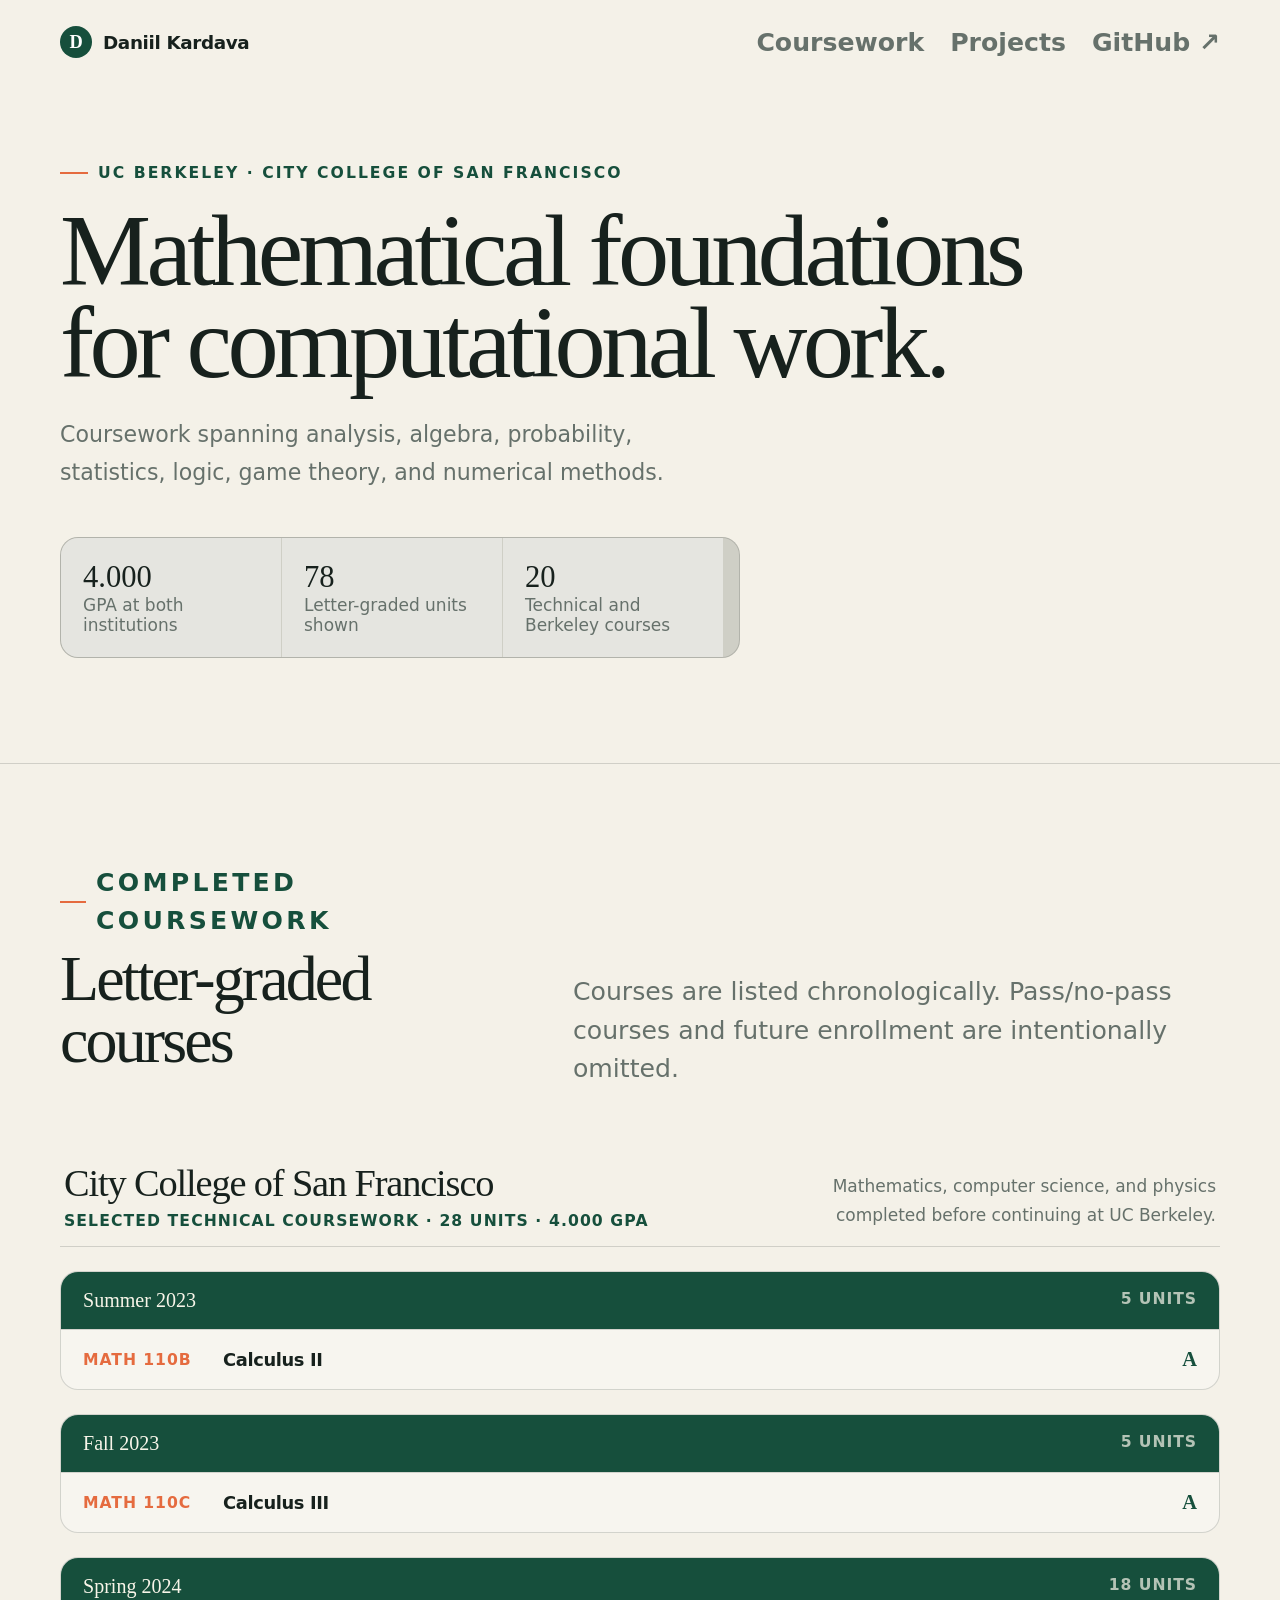
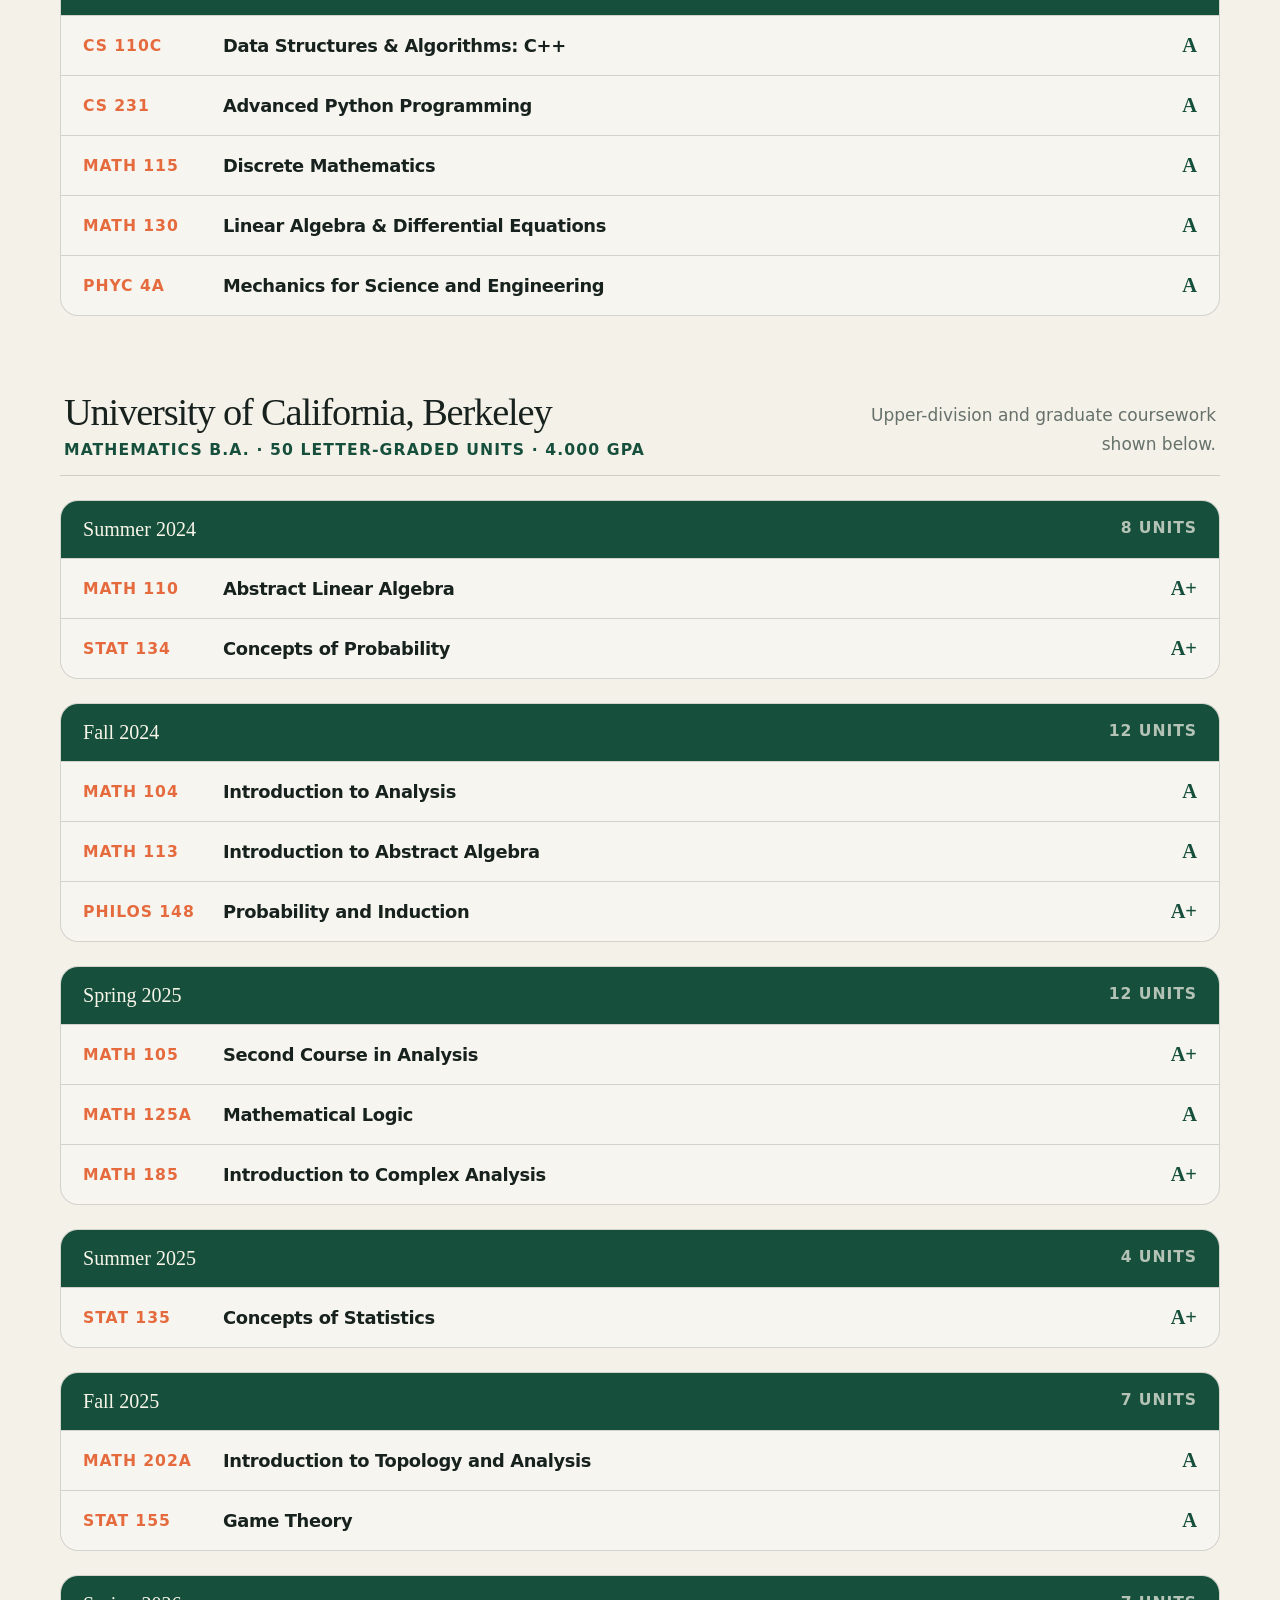
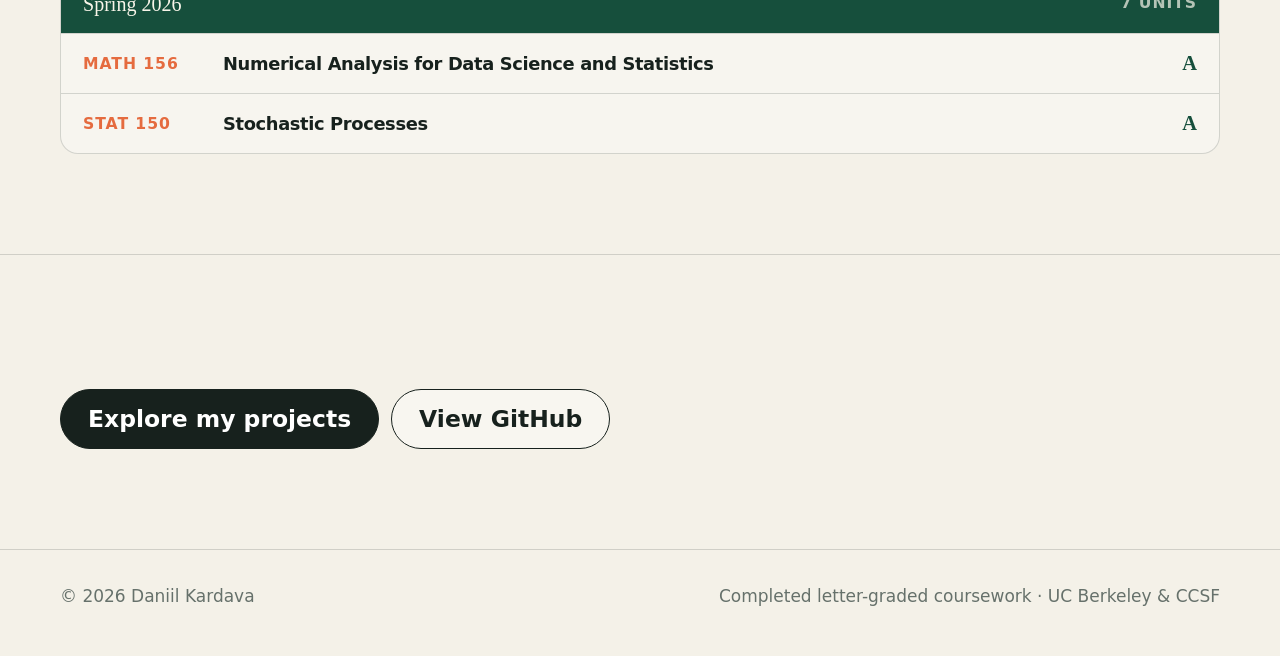
==== commit 7305536d: "Remove academics study themes" ====
--- a/academics.html
+++ b/academics.html
@@ -5,7 +5,7 @@
   <meta name="viewport" content="width=device-width, initial-scale=1">
   <meta name="description" content="Completed letter-graded coursework at UC Berkeley and City College of San Francisco.">
   <title>Academics — Daniil Kardava</title>
-  <link rel="stylesheet" href="assets/styles.css?v=20260810-2">
+  <link rel="stylesheet" href="assets/styles.css?v=20260810-5">
 </head>
 <body>
   <header class="site-header">
@@ -29,20 +29,6 @@
           <div><strong>4.000</strong><span>GPA at both institutions</span></div>
           <div><strong>78</strong><span>Letter-graded units shown</span></div>
           <div><strong>20</strong><span>Technical and Berkeley courses</span></div>
-        </div>
-      </div>
-    </section>
-
-    <section class="section">
-      <div class="site-shell split">
-        <div>
-          <p class="eyebrow">Areas of study</p>
-          <h2>Proof, probability, and computation.</h2>
-        </div>
-        <div class="academic-themes">
-          <article><span>01</span><h3>Pure mathematics</h3><p>Real and complex analysis, abstract algebra, topology, and mathematical logic.</p></article>
-          <article><span>02</span><h3>Probability & statistics</h3><p>Probability theory, statistical inference, stochastic processes, and philosophical foundations of induction.</p></article>
-          <article><span>03</span><h3>Applied reasoning</h3><p>Numerical analysis, computer science, physics, scientific computation, and strategic interaction through game theory.</p></article>
         </div>
       </div>
     </section>
@@ -140,6 +126,6 @@
       <span>Completed letter-graded coursework · UC Berkeley &amp; CCSF</span>
     </div>
   </footer>
-  <script src="assets/site.js"></script>
+  <script src="assets/site.js?v=20260810-4"></script>
 </body>
 </html>
--- a/assets/styles.css
+++ b/assets/styles.css
@@ -59,6 +59,9 @@
 .section { padding: 100px 0; border-top: 1px solid var(--line); }
 .section-heading { display: grid; grid-template-columns: minmax(0, .7fr) minmax(320px, 1fr); gap: 60px; align-items: end; margin-bottom: 54px; }
 .section-heading p { max-width: 680px; margin-bottom: 7px; font-size: var(--type-supporting); line-height: 1.52; }
+.pod-method-heading { align-items: start; }
+.numerical-heading { align-items: start; }
+.numerical-heading .body-copy { padding-top: 39px; }
 .project-grid { display: grid; grid-template-columns: repeat(2, minmax(0, 1fr)); gap: 20px; }
 .project-card { position: relative; min-height: 560px; padding: 38px 88px 90px 38px; overflow: hidden; border: 1px solid var(--line); border-radius: 26px; background: var(--card); box-shadow: var(--shadow); text-decoration: none; }
 .project-card h3 { max-width: 460px; margin: 170px 0 16px; font-family: Georgia, serif; font-size: clamp(2rem, 3.2vw, 3rem); font-weight: 500; }
@@ -66,6 +69,15 @@
 .project-card.placeholder { background: transparent; box-shadow: none; border-style: dashed; }
 .project-card.placeholder h3 { margin-top: 190px; color: var(--muted); }
 .project-number { display: block; max-width: calc(100% - 170px); color: var(--green); font-size: var(--type-card-label); line-height: 1.35; font-weight: 800; letter-spacing: .1em; }
+.writing-list { border-top: 1px solid var(--line); }
+.writing-entry { display: grid; grid-template-columns: minmax(170px, .32fr) minmax(0, 1fr); gap: 58px; padding: 40px 0; border-bottom: 1px solid var(--line); }
+.writing-meta { display: flex; flex-direction: column; align-items: flex-start; gap: 7px; }
+.writing-meta strong { font-family: Georgia, serif; font-size: 1.8rem; font-weight: 500; }
+.writing-meta span { color: var(--orange); font-size: var(--type-label); font-weight: 800; letter-spacing: .08em; text-transform: uppercase; }
+.writing-content h3 { max-width: 780px; margin: 0 0 16px; font-family: Georgia, serif; font-size: clamp(1.8rem, 3.2vw, 2.7rem); font-weight: 500; line-height: 1.08; letter-spacing: -.025em; }
+.writing-content p { max-width: 780px; margin: 0; color: var(--muted); font-size: var(--type-supporting); line-height: 1.62; }
+.writing-link { display: inline-flex; gap: 8px; margin-top: 22px; color: var(--green); font-size: var(--type-detail); font-weight: 800; text-decoration: none; }
+.writing-link:hover { text-decoration: underline; }
 .mini-board { position: absolute; top: 36px; right: 38px; display: grid; grid-template-columns: repeat(6, 18px); gap: 4px; transform: rotate(4deg); }
 .mini-board span { width: 18px; height: 18px; border-radius: 3px; background: var(--green-light); }
 .mini-board span:nth-child(6n + 2), .mini-board span:nth-child(6n + 3), .mini-board span:nth-child(13), .mini-board span:nth-child(19) { background: var(--orange); }
@@ -133,6 +145,7 @@
 .status-note p { margin: 0; font-size: var(--type-detail); }
 
 .metric-grid { display: grid; grid-template-columns: repeat(4, 1fr); border: 1px solid var(--line); border-radius: 22px; overflow: hidden; background: var(--card); }
+.pod-metrics { grid-template-columns: repeat(2, minmax(0, 1fr)); }
 .metric { padding: 28px; border-right: 1px solid var(--line); }
 .metric:last-child { border-right: 0; }
 .metric strong { display: block; margin-bottom: 5px; font-family: Georgia, serif; font-size: 2rem; font-weight: 500; }
@@ -155,6 +168,12 @@
 .track-card h3 { margin: 92px 0 12px; font-family: Georgia, serif; font-size: clamp(1.8rem, 3vw, 2.8rem); font-weight: 500; }
 .track-card p { max-width: 470px; margin: 0; font-size: 1.15rem; }
 .track-card.active p { color: rgba(248,245,233,.7); }
+.track-visual { display: grid; grid-template-columns: 1fr auto 1fr auto 1fr; gap: 9px; align-items: center; margin-top: 34px; }
+.track-visual i { display: grid; min-height: 72px; place-items: center; padding: 12px; border: 1px solid var(--line); border-radius: 13px; color: var(--green); background: var(--paper); font-size: .92rem; font-style: normal; font-weight: 800; text-align: center; }
+.track-visual b { color: var(--orange); font-family: Georgia,serif; font-size: 1.35rem; font-weight: 500; }
+.track-card.active .track-visual i { border-color: rgba(255,255,255,.18); color: #fff; background: rgba(255,255,255,.09); }
+.track-card .track-visual + h3 { margin-top: 24px; }
+.keras-track { background: linear-gradient(145deg,#fbfaf5 0%,#e8efe7 100%); }
 .theory-placeholder { display: grid; grid-template-columns: .88fr 1.12fr; gap: 70px; padding: 52px; border: 1px dashed var(--line); border-radius: 24px; background: rgba(255,255,255,.2); }
 .theory-placeholder p { max-width: 600px; }
 .coming-soon { display: inline-block; margin-top: 16px; padding: 9px 13px; border-radius: 999px; color: var(--green); background: var(--green-light); font-size: var(--type-label); font-weight: 750; }
@@ -164,6 +183,162 @@
 .arch-row span { color: var(--orange); font-size: .95rem; line-height: 1.45; font-weight: 800; letter-spacing: .09em; text-transform: uppercase; }
 .arch-row p { margin: 0; font-size: 1.18rem; line-height: 1.62; }
 
+.rl-preview { margin: 28px 0; }
+.rl-preview video { aspect-ratio: 1; object-fit: cover; object-position: center; }
+
+.scratch-section { background: rgba(255,255,255,.18); }
+.scratch-section .section-heading { margin-bottom: 34px; }
+.scratch-story { border-top: 1px solid var(--line); }
+.story-chapter { padding: 58px 0; border-bottom: 1px solid var(--line); }
+.story-header { display: grid; grid-template-columns: minmax(0,.82fr) minmax(320px,1.18fr); gap: 50px; align-items: end; margin-bottom: 30px; }
+.story-header > span { grid-column: 1 / -1; color: var(--orange); font-size: var(--type-label); font-weight: 800; letter-spacing: .09em; text-transform: uppercase; }
+.story-header h3 { margin: 0; font-family: Georgia, serif; font-size: clamp(2rem,4vw,3.3rem); font-weight: 500; letter-spacing: -.035em; line-height: 1; }
+.story-header p { max-width: 650px; margin: 0; font-size: var(--type-body); line-height: 1.65; }
+.compact-story-header h3 { grid-column: 1 / -1; max-width: 850px; }
+.story-visual { padding: 30px; border: 1px solid var(--line); border-radius: 24px; background: #fbfaf5; box-shadow: var(--shadow); }
+.pass-label { display: block; margin-bottom: 16px; color: var(--green); font-size: var(--type-label); font-weight: 800; letter-spacing: .08em; text-transform: uppercase; }
+.tensor-pipeline { display: grid; grid-template-columns: minmax(0,1fr) auto minmax(0,1fr) auto minmax(0,1fr) auto minmax(0,.72fr) auto minmax(0,1.3fr) auto minmax(0,.8fr); gap: 9px; align-items: stretch; }
+.tensor-pipeline > i, .transition-trace > i { display: grid; place-items: center; color: var(--orange); font-family: Georgia,serif; font-size: 1.45rem; font-style: normal; }
+.flow-box { display: grid; align-content: center; min-height: 125px; padding: 16px; border: 1px solid var(--line); border-radius: 15px; background: var(--paper); text-align: center; }
+.flow-box small, .network-core small, .layer-family small, .transition-trace small, .gradient-node small, .adam-branches small, .adam-update small { color: var(--orange); font-size: .78rem; font-weight: 800; letter-spacing: .07em; text-transform: uppercase; }
+.flow-box strong { margin: 7px 0 4px; font-family: Georgia,serif; font-size: 1.15rem; font-weight: 500; }
+.flow-box em { color: var(--muted); font-size: .82rem; font-style: normal; line-height: 1.35; }
+.flow-box.input { color: #fff; background: var(--green); }
+.flow-box.input em { color: rgba(255,255,255,.7); }
+.flow-box.output { background: var(--green-light); }
+.backward-ribbon { display: flex; justify-content: space-between; gap: 24px; margin-top: 14px; padding: 17px 20px; border-radius: 13px; color: #fff; background: var(--green); }
+.backward-ribbon strong { color: var(--yellow); white-space: nowrap; }
+.backward-ribbon span { color: rgba(255,255,255,.78); text-align: right; }
+.technical-callouts { display: grid; grid-template-columns: repeat(4,minmax(0,1fr)); gap: 1px; margin-top: 14px; overflow: hidden; border: 1px solid var(--line); border-radius: 13px; background: var(--line); }
+.technical-callouts span { padding: 16px; color: var(--muted); background: #fff; font-size: .9rem; line-height: 1.45; }
+.technical-callouts strong { display: block; margin-bottom: 6px; color: var(--ink); }
+.framework-map { display: grid; justify-items: center; }
+.network-core { display: grid; min-width: 280px; justify-items: center; padding: 24px; border-radius: 17px; color: #fff; background: var(--green); }
+.network-core strong { margin: 7px 0; font-family: Georgia,serif; font-size: 1.7rem; font-weight: 500; }
+.network-core span { color: rgba(255,255,255,.72); }
+.framework-connector { margin: 9px 0; color: var(--orange); font-family: Georgia,serif; font-size: 1.7rem; }
+.layer-family { display: grid; grid-template-columns: repeat(3,minmax(0,1fr)); gap: 12px; width: 100%; }
+.layer-family div { display: grid; min-height: 110px; align-content: center; justify-items: center; padding: 18px; border: 1px solid var(--line); border-radius: 15px; background: var(--paper); }
+.layer-family strong { margin-top: 7px; font-family: Georgia,serif; font-size: 1.25rem; font-weight: 500; }
+.implementation-boundary { display: grid; grid-template-columns: repeat(2,minmax(0,1fr)); gap: 12px; }
+.implementation-boundary p { display: grid; gap: 6px; margin: 0; padding: 18px; border: 1px solid var(--line); border-radius: 14px; font-size: 1.02rem; line-height: 1.55; }
+.implementation-boundary strong { color: var(--ink); }
+.gibbs-section { background: #ede7d8; }
+.gibbs-panel { min-width: 0; padding: 30px; overflow: hidden; border: 1px solid var(--line); border-radius: 24px; background: #fbfaf5; box-shadow: var(--shadow); }
+.gibbs-motivation { display: grid; grid-template-columns: minmax(280px,.8fr) minmax(0,1.2fr); gap: 28px; align-items: center; }
+.gibbs-motivation .formula { margin: 0; }
+.gibbs-motivation p { margin: 0; font-size: 1.08rem; line-height: 1.62; }
+.gibbs-motivation p + p { margin-top: 12px; }
+.gibbs-motivation strong { color: var(--ink); }
+.gibbs-cycle { display: grid; grid-template-columns: minmax(0,1fr) auto minmax(0,1fr) auto minmax(0,1fr) auto minmax(0,1fr); gap: 10px; align-items: stretch; margin-top: 28px; }
+.gibbs-cycle > b { display: grid; place-items: center; color: var(--orange); font-family: Georgia,serif; font-size: 1.7rem; font-weight: 500; }
+.gibbs-step { display: grid; min-width: 0; align-content: start; padding: 20px; border: 1px solid var(--line); border-radius: 15px; background: var(--paper); }
+.gibbs-step > span { display: grid; width: 32px; height: 32px; place-items: center; margin-bottom: 13px; border-radius: 50%; color: #fff; background: var(--green); font-weight: 800; }
+.gibbs-step strong { font-family: Georgia,serif; font-size: 1.25rem; font-weight: 500; line-height: 1.25; }
+.gibbs-step p { margin: 10px 0 0; color: var(--muted); font-size: 1rem; line-height: 1.5; }
+.gibbs-conclusion { margin: 24px 0 0; padding: 19px 21px; border-left: 4px solid var(--orange); color: var(--muted); background: rgba(237,231,216,.6); font-size: 1.08rem; line-height: 1.62; }
+.bucket-intro { max-width: 860px; margin: 0 0 24px; font-size: 1.08rem; line-height: 1.65; }
+.bucket-ledger-wrap { overflow-x: auto; border: 1px solid var(--line); border-radius: 16px; background: #fff; }
+.bucket-ledger { width: 100%; min-width: 760px; border-collapse: collapse; font-variant-numeric: tabular-nums; }
+.bucket-ledger caption { padding: 17px 19px; color: var(--muted); background: var(--paper); font-size: 1rem; font-weight: 700; text-align: left; }
+.bucket-ledger th, .bucket-ledger td { padding: 16px 18px; border-top: 1px solid var(--line); font-size: 1.02rem; line-height: 1.45; text-align: left; }
+.bucket-ledger thead th { border-top: 0; color: #fff; background: var(--green); font-size: .88rem; letter-spacing: .07em; text-transform: uppercase; }
+.bucket-ledger tbody tr:nth-child(even) { background: rgba(22,79,60,.045); }
+.bucket-ledger tbody td:first-child { color: var(--orange); font-weight: 800; }
+.bucket-ledger tfoot th, .bucket-ledger tfoot td { color: var(--green); background: var(--green-light); font-weight: 800; }
+.bucket-draw { display: grid; grid-template-columns: minmax(0,1fr) auto minmax(0,1fr); gap: 18px; align-items: stretch; margin-top: 24px; }
+.bucket-draw > b { align-self: center; color: var(--orange); font-family: Georgia,serif; font-size: 1.8rem; font-weight: 500; }
+.bucket-step { display: grid; align-content: start; gap: 8px; padding: 23px; border: 1px solid var(--line); border-radius: 16px; background: var(--paper); }
+.bucket-step > span { color: var(--orange); font-size: var(--type-label); font-weight: 800; letter-spacing: .08em; text-transform: uppercase; }
+.bucket-step strong { font-family: Georgia,serif; font-size: 1.5rem; font-weight: 500; }
+.bucket-step p { margin: 0; color: var(--muted); font-size: 1.05rem; line-height: 1.55; }
+.sampler-summary { display: grid; grid-template-columns: repeat(2,minmax(0,1fr)); gap: 18px; margin-top: 24px; }
+.sampler-summary p { margin: 0; font-size: 1.08rem; line-height: 1.65; }
+.sampler-complexity { display: grid; grid-template-columns: repeat(3,minmax(0,1fr)); gap: 1px; margin-top: 24px; overflow: hidden; border: 1px solid var(--line); border-radius: 16px; background: var(--line); }
+.sampler-complexity div { padding: 20px; background: #fff; }
+.sampler-complexity span { display: block; color: var(--orange); font-size: .86rem; font-weight: 800; letter-spacing: .07em; text-transform: uppercase; }
+.sampler-complexity strong { display: block; margin: 8px 0 5px; color: var(--green); font-family: Georgia,serif; font-size: 1.75rem; font-weight: 500; }
+.sampler-complexity p { margin: 0; color: var(--muted); font-size: 1rem; line-height: 1.45; }
+.framework-map + .layer-contracts { margin-top: 22px; }
+.layer-contracts { display: grid; grid-template-columns: repeat(4,minmax(0,1fr)); gap: 10px; }
+.layer-contracts div { display: grid; gap: 7px; padding: 18px; border: 1px solid var(--line); border-radius: 14px; background: #fff; }
+.layer-contracts strong { color: var(--orange); font-size: .86rem; letter-spacing: .07em; text-transform: uppercase; }
+.layer-contracts span { color: var(--muted); font-size: .98rem; line-height: 1.48; }
+.generic-backprop { display: grid; gap: 16px; padding: 24px; border-radius: 18px; background: #ede7d8; }
+.generic-definitions { display: grid; grid-template-columns: repeat(5,minmax(0,1fr)); gap: 1px; overflow: hidden; border: 1px solid var(--line); border-radius: 14px; background: var(--line); }
+.generic-definitions div { display: grid; align-content: start; gap: 7px; padding: 17px; background: #fff; }
+.generic-definitions strong { color: var(--green); font-family: Georgia,serif; font-size: 1.2rem; font-weight: 500; }
+.generic-definitions span { color: var(--muted); font-size: .9rem; line-height: 1.42; }
+.given-gradient { display: grid; grid-template-columns: auto minmax(0,1fr); gap: 20px; align-items: center; padding: 18px 20px; border: 1px solid rgba(229,107,63,.32); border-radius: 14px; background: #f8e7dc; }
+.given-gradient small, .generic-products small { color: var(--orange); font-size: .78rem; font-weight: 800; letter-spacing: .07em; text-transform: uppercase; }
+.given-gradient strong { color: var(--green); font-family: Georgia,serif; font-size: clamp(1.25rem,2.3vw,1.65rem); font-weight: 500; text-align: right; }
+.generic-products { display: grid; grid-template-columns: repeat(2,minmax(0,1fr)); gap: 12px; }
+.generic-products div { display: grid; align-content: start; gap: 14px; padding: 22px; border: 1px solid var(--line); border-radius: 14px; background: #fff; }
+.generic-products strong { color: var(--green); font-family: Georgia,serif; font-size: clamp(1.08rem,1.85vw,1.32rem); font-weight: 500; line-height: 1.55; overflow-wrap: anywhere; }
+.induction-copy { padding: 20px 22px; border-left: 4px solid var(--orange); background: rgba(255,255,255,.35); }
+.induction-copy strong { font-family: Georgia,serif; font-size: 1.22rem; font-weight: 500; }
+.induction-copy p { max-width: 900px; margin: 7px 0 0; color: var(--muted); font-size: 1rem; line-height: 1.58; }
+.transition-trace { display: grid; grid-template-columns: minmax(0,1fr) auto minmax(0,1fr) auto minmax(0,1fr) auto minmax(0,1fr); gap: 10px; align-items: stretch; }
+.transition-trace > div { display: grid; min-height: 105px; align-content: center; justify-items: center; padding: 16px; border: 1px solid var(--line); border-radius: 14px; background: var(--paper); text-align: center; }
+.transition-trace strong { margin-top: 7px; font-family: Georgia,serif; font-size: 1.35rem; font-weight: 500; }
+.transition-trace .advantage-node { color: #fff; background: var(--green); }
+.loss-split { display: grid; grid-template-columns: minmax(0,1fr) 90px minmax(0,1fr); gap: 16px; margin-top: 18px; }
+.loss-card { padding: 24px; border: 1px solid var(--line); border-radius: 17px; background: #fff; }
+.loss-card > span { color: var(--orange); font-size: .88rem; font-weight: 800; letter-spacing: .07em; text-transform: uppercase; }
+.loss-card > strong { display: block; margin: 14px 0 10px; color: var(--green); font-family: Georgia,serif; font-size: 1.35rem; font-weight: 500; }
+.loss-card code { display: block; padding: 10px; overflow-x: auto; border-radius: 8px; background: var(--paper); font-size: .84rem; }
+.loss-card p { margin: 13px 0 0; font-size: 1rem; line-height: 1.55; }
+.loss-bridge { display: grid; place-items: center; color: var(--orange); font-family: Georgia,serif; font-size: 1.25rem; line-height: 2; text-align: center; }
+.story-takeaway { margin: 14px 0 0; padding: 18px 20px; border-radius: 13px; color: rgba(255,255,255,.78); background: var(--green); font-size: 1.05rem; }
+.story-takeaway strong { color: var(--yellow); }
+.adam-flow { display: grid; justify-items: center; }
+.gradient-node { display: grid; min-width: 220px; justify-items: center; padding: 20px; border-radius: 15px; color: #fff; background: var(--green); }
+.gradient-node strong { margin-top: 6px; font-family: Georgia,serif; font-size: 1.65rem; font-weight: 500; }
+.adam-branches { display: grid; grid-template-columns: repeat(2,minmax(0,1fr)); gap: 14px; width: 100%; margin-top: 14px; }
+.adam-branches div { display: grid; min-height: 130px; align-content: center; justify-items: center; padding: 22px; border: 1px solid var(--line); border-radius: 16px; background: var(--paper); text-align: center; }
+.adam-branches strong { margin: 8px 0 5px; font-family: Georgia,serif; font-size: 1.15rem; font-weight: 500; }
+.adam-branches span { color: var(--muted); }
+.adam-update { display: grid; width: min(100%,720px); justify-items: center; padding: 22px; border: 1px solid rgba(229,107,63,.35); border-radius: 16px; background: #f8e7dc; text-align: center; }
+.adam-update strong { margin-top: 8px; color: var(--green); font-family: Georgia,serif; font-size: 1.25rem; font-weight: 500; }
+.optimizer-notes { display: grid; grid-template-columns: repeat(4,minmax(0,1fr)); gap: 10px; margin-top: 16px; }
+.optimizer-notes span { padding: 14px; border: 1px solid var(--line); border-radius: 12px; color: var(--muted); background: #fff; font-size: .9rem; text-align: center; }
+.agent-system { background: #ede7d8; }
+.rl-system-diagram { display: grid; gap: 18px; margin-bottom: 48px; }
+.network-panel, .loop-panel { padding: 30px; border: 1px solid var(--line); border-radius: 24px; background: #fbfaf5; box-shadow: var(--shadow); }
+.diagram-label { display: block; margin-bottom: 24px; color: var(--green); }
+.diagram-context { max-width: 850px; margin: -12px 0 24px; font-size: 1.08rem; line-height: 1.6; }
+.network-input { max-width: 430px; margin: 0 auto; }
+.network-input + .network-parallel { margin-top: 16px; }
+.diagram-node { display: grid; align-content: center; min-height: 145px; padding: 20px; border: 1px solid var(--line); border-radius: 17px; background: var(--paper); text-align: center; }
+.diagram-node small { color: var(--orange); font-size: .82rem; font-weight: 800; letter-spacing: .08em; text-transform: uppercase; }
+.diagram-node strong { margin: 8px 0 5px; font-family: Georgia, serif; font-size: 1.45rem; font-weight: 500; }
+.diagram-node span { color: var(--muted); font-size: .92rem; line-height: 1.4; }
+.input-node { color: #f8f5e9; background: var(--green); }
+.input-node span { color: rgba(248,245,233,.72); }
+.flow-arrow, .loop-arrow { display: grid; place-items: center; color: var(--orange); font-family: Georgia, serif; font-size: 1.8rem; }
+.network-parallel { display: grid; grid-template-columns: 1fr; gap: 16px; }
+.network-lane { padding: 18px; border: 1px solid var(--line); border-radius: 19px; background: rgba(244,241,232,.55); }
+.lane-label { display: block; margin-bottom: 14px; color: var(--green); font-size: .92rem; font-weight: 800; letter-spacing: .07em; text-transform: uppercase; }
+.lane-flow { display: grid; grid-template-columns: minmax(0,1fr) auto minmax(0,1fr) auto minmax(0,1fr) auto minmax(0,1fr); gap: 8px; align-items: stretch; }
+.lane-flow .diagram-node { min-height: 120px; padding: 14px; }
+.policy-node { border-color: rgba(229,107,63,.4); background: #f8e7dc; }
+.value-node { border-color: rgba(22,79,60,.35); background: var(--green-light); }
+
+.learning-loop { display: grid; grid-template-columns: minmax(0,1fr) auto minmax(0,1fr) auto minmax(0,1fr) auto minmax(0,1fr) auto minmax(0,1fr); gap: 10px; align-items: center; }
+.loop-step { display: grid; min-height: 110px; align-content: center; justify-items: center; padding: 18px; border: 1px solid var(--line); border-radius: 16px; background: var(--paper); text-align: center; }
+.loop-step strong { display: grid; width: 30px; height: 30px; place-items: center; margin-bottom: 9px; border-radius: 50%; color: #fff; background: var(--green); }
+.loop-step span { font-size: 1.02rem; font-weight: 700; line-height: 1.35; }
+.advantage-formula { display: grid; grid-template-columns: 110px 1fr; gap: 8px 18px; margin-top: 18px; padding: 20px 22px; border: 1px solid var(--line); border-radius: 14px; background: var(--paper); }
+.advantage-formula span { color: var(--orange); font-size: .86rem; font-weight: 800; letter-spacing: .06em; text-transform: uppercase; }
+.advantage-formula strong { font-family: Georgia, serif; font-size: 1.18rem; font-weight: 500; }
+.update-paths { display: grid; grid-template-columns: repeat(2,minmax(0,1fr)); gap: 12px; margin-top: 12px; }
+.update-paths article { padding: 24px; border: 1px solid var(--line); border-radius: 16px; background: #fff; }
+.update-paths article > span { color: var(--orange); font-size: .88rem; font-weight: 800; letter-spacing: .07em; text-transform: uppercase; }
+.update-paths article > strong { display: block; margin: 13px 0 10px; color: var(--green); font-family: Georgia, serif; font-size: 1.35rem; font-weight: 500; }
+.update-paths p { margin: 0; font-size: 1.05rem; line-height: 1.58; }
+.visual-updates article { display: grid; min-height: 180px; align-content: center; justify-items: center; text-align: center; }
+.visual-updates article > strong { font-size: clamp(1.45rem,2.5vw,2rem); }
+.diagram-notes { max-width: 980px; margin: 0 auto; }
 .chart-card { padding: 30px; border: 1px solid var(--line); border-radius: 22px; background: #fbfaf5; box-shadow: var(--shadow); }
 .chart-header { display: flex; justify-content: space-between; gap: 20px; margin-bottom: 24px; }
 .chart-header p { margin: 0; font-size: 1rem; }
@@ -220,12 +395,37 @@
   .hero::after { opacity: .45; right: -25%; }
   .section { padding: 74px 0; }
   .section-heading, .split { grid-template-columns: 1fr; gap: 24px; }
+  .numerical-heading .body-copy { padding-top: 0; }
   .project-grid, .roadmap, .track-grid, .theory-placeholder, .rl-results, .pod-evidence-grid { grid-template-columns: 1fr; }
+  .writing-entry { grid-template-columns: 1fr; gap: 20px; }
+  .writing-meta { flex-direction: row; align-items: baseline; gap: 14px; }
   .rl-card, .pod-card { grid-column: auto; }
   .theory-placeholder { gap: 18px; padding: 28px; }
   .project-card { min-height: 600px; padding: 28px 76px 86px 28px; }
   .project-card.placeholder { min-height: 250px; }
   .project-card.placeholder h3 { margin-top: 100px; }
+  .story-header, .implementation-boundary, .layer-family, .layer-contracts, .loss-split, .adam-branches, .generic-definitions, .generic-products, .bucket-draw, .sampler-summary, .sampler-complexity, .gibbs-motivation, .gibbs-cycle { grid-template-columns: 1fr; }
+  .bucket-draw > b { justify-self: center; transform: rotate(90deg); }
+  .gibbs-cycle > b { justify-self: center; transform: rotate(90deg); }
+  .gibbs-panel { padding: 20px; }
+  .given-gradient { grid-template-columns: 1fr; gap: 8px; }
+  .given-gradient strong { text-align: left; }
+  .track-visual { grid-template-columns: 1fr; }
+  .track-visual b { justify-self: center; transform: rotate(90deg); }
+  .story-chapter { padding: 42px 0; }
+  .story-header { gap: 18px; }
+  .story-visual { padding: 20px; }
+  .tensor-pipeline, .transition-trace { grid-template-columns: 1fr; }
+  .tensor-pipeline > i, .transition-trace > i { transform: rotate(90deg); }
+  .backward-ribbon { display: grid; }
+  .backward-ribbon strong { white-space: normal; }
+  .backward-ribbon span { text-align: left; }
+  .technical-callouts, .optimizer-notes { grid-template-columns: 1fr 1fr; }
+  .loss-bridge { transform: rotate(90deg); }
+  .advantage-formula { grid-template-columns: 1fr; }
+  .network-panel, .loop-panel { padding: 22px; }
+  .network-parallel, .lane-flow, .learning-loop { grid-template-columns: 1fr; }
+  .flow-arrow, .loop-arrow { transform: rotate(90deg); }
   .arch-row { grid-template-columns: 1fr; gap: 8px; }
   .chart-header { display: block; }
   .chart-legends { margin-top: 14px; }
